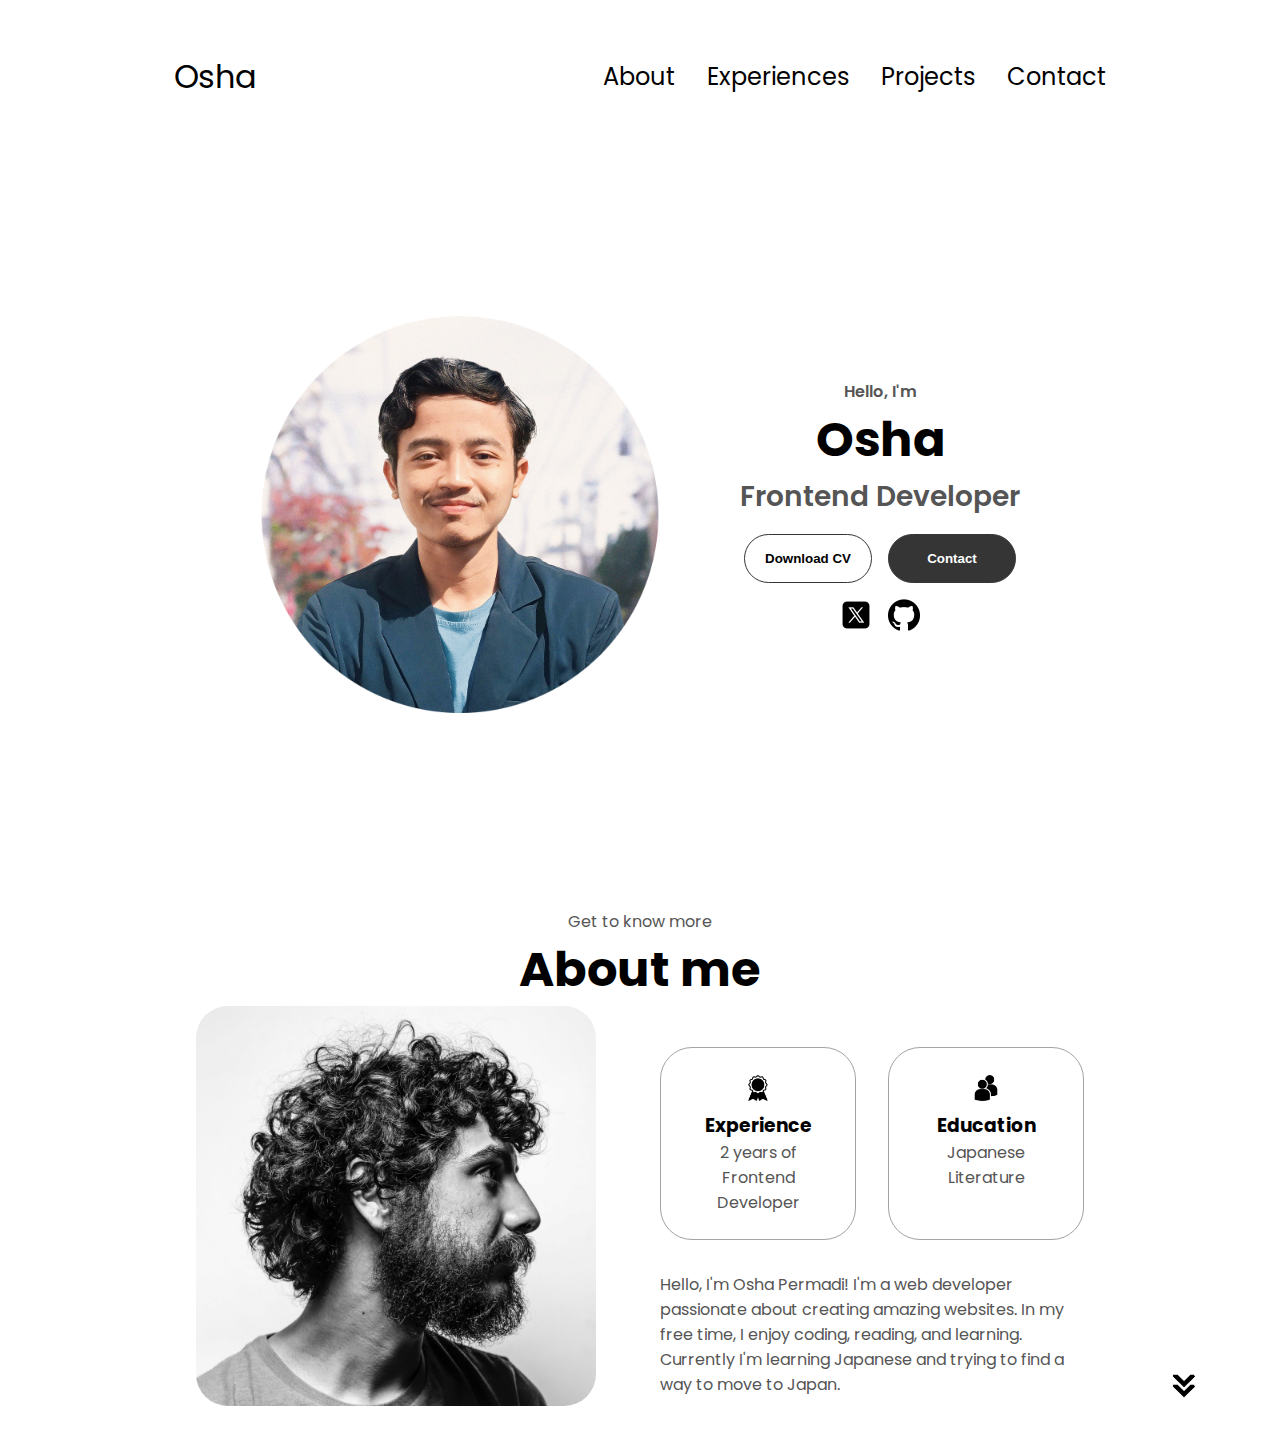
==== index.html @ 7ea03fcc "About me section is completed" ====
<!DOCTYPE html>
<html lang="en">
<head>
    <meta charset="UTF-8">
    <meta name="viewport" content="width=device-width, initial-scale=1.0">
    <title>Portfolio</title>
    <link rel="stylesheet" href="style.css">
    <link rel="stylesheet" href="mediaqueries.css">
</head>
<body>
    <nav id="dekstop-nav">
        <div class="logo">Osha</div>
        <div>
            <ul class="nav-links">
                <li><a href="#about">About</a></li>
                <li><a href="#experience">Experiences</a></li>
                <li><a href="#project">Projects</a></li>
                <li><a href="#contact">Contact</a></li>
            </ul>
        </div>
    </nav>
    <nav id="hamburger-nav">
        <div class="logo">Osha</div>
        <div class="hamburger-menu">
            <div class="hamburger-icon" onclick="toggleMenu()">
                <span></span>
                <span></span>
                <span></span>
            </div>
            <div class="menu-links">
                <li><a href="#about" onclick="toggleMenu()">About</a></li>
                <li><a href="#experience" onclick="toggleMenu()">Experiences</a></li>
                <li><a href="#project" onclick="toggleMenu()">Projects</a></li>
                <li><a href="#contact" onclick="toggleMenu()">Contact</a></li>
            </div>
        </div>
    </nav>
    <section id="profile">
        <div class="section__pic-container">
            <img src="./assets/profile-pic.png" alt="Osha">
        </div>
        <div class="section__text">
            <p class="section__text__p1">Hello, I'm</p>
            <h1 class="title">Osha</h1>
            <p class="section__text__p2">Frontend Developer</p>
            <div class="btn-container">
                <button class="btn btn-color-2" onclick="window.open('./assets/resume-example.pdf')">Download CV</button>
                <button class="btn btn-color-1" onclick="location.href='./#contact'">Contact</button>
            </div>
            <div id="social-container">
                <img src="./assets/x-icon.png" alt="X Icon" class="icon" onclick="location.href='https://twitter.com/goshintai_'">
                <img src="./assets/github.png" alt="github Icon" class="icon" onclick="location.href='https://github.com/yorunohikari'">
            </div>
        </div>
    </section>
    <section id="about">
        <p class="section__text__p1">Get to know more</p>
        <h1 class="title">About me</h1>
        <div class="section-container">
            <div class="section__pic-container">
                <img src="./assets/about-pic.png" alt="profile picture" class="about-pic">
            </div>
            <div class="about-details-container">
                <div class="about-containers">
                    <div class="details-container">
                        <img src="./assets/experience.png" alt="experience icon" class="icon">
                        <h3>Experience</h3>
                        <p>2 years of <br> Frontend Developer</p>
                    </div>
                    <div class="details-container">
                        <img src="./assets/education.png" alt="education icon" class="icon">
                        <h3>Education</h3>
                        <p>Japanese Literature</p>
                    </div>
                </div>
                <div class="text-container">
                    <p>Hello, I'm Osha Permadi!

                        I'm a web developer passionate about creating amazing websites.
                        
                        In my free time, I enjoy coding, reading, and learning.
                        
                        Currently I'm learning Japanese and trying to find a way to move to Japan.</p>
                </div>
            </div>
        </div>
        <img src="./assets/arrow.png" alt="arrow icon" class="icon arrow" onclick="location.href='./#experience'">
    </section>
    <script src="script.js"></script>
</body>
</html>
---- style.css ----
/* General */

  @import url('https://fonts.googleapis.com/css2?family=Poppins:wght@300;400;500;600&display=swap');

* {
    margin: 0;
    padding: 0;
}

body {
  font-family: 'Poppins', sans-serif;
}

html {
  scroll-behavior: smooth;
}

p {
  color: rgb(85, 85, 85);
}

/* Transition */

a, .btn {
  transition: all 300ms ease;
}

/* Dekstop Nav */

nav, .nav-links {
  display: flex;
}

nav {
  justify-content: space-around;
  align-items: center;
  height: 17vh;
}

.nav-links {
  gap: 2rem;
  list-style: none;
  font-size: 1.5rem;
}

a {
  color: black;
  text-decoration: none;
  text-decoration-color: white;
}

a:hover {
  color: grey;
  text-decoration: underline;
  text-underline-offset: 1rem;
  text-decoration-color: rgb(181, 181, 181);
}

.logo {
  font-size: 2rem;
}

.logo:hover {
  cursor: default;
}

/* Hamburger Menu */

#hamburger-nav {
  display: none;
}

.hamburger-menu {
  position: relative;
  display: inline-block;
}

.hamburger-icon {
  display: flex;
  flex-direction: column;
  justify-content: space-between;
  height: 24px;
  width: 20px;
  cursor: pointer;
}

.hamburger-icon span {
  width: 100%;
  height: 2px;
  background-color: black;
  transition: all 0.3 ease-in-out;
}

.menu-links {
  position: absolute;
  top: 100%;
  right: 0%;
  background-color: white;
  width: fit-content;
  max-height: 0;
  overflow: hidden;
  transition: all 0.3 ease-in-out;
}

.menu-links a {
  display: block;
  padding: 10px;
  text-align: center;
  font-size: 1.5rem;
  color: black;
  text-decoration: none;
  transition: all 0.3 ease-in-out;
}

.menu-links li {
  list-style: none;
}

.menu-links.open {
  max-height: 300px;
}

.hamburger-icon.open span:first-child{
  transform: rotate(45deg) translate(10px, 5px);
}

.hamburger-icon.open span:nth-child(2){
  opacity: 0;;
}

.hamburger-icon.open span:last-child{
  transform: rotate(-45deg) translate(10px, -5px);
}

.hamburger-icon span:first-child{
  transform: none;
}

.hamburger-icon span:first-child{
  opacity: 1;;
}

.hamburger-icon span:first-child{
  transform: none;
}

/* Section */

section {
  padding: 4vh;
  height: 96hv;
  margin: 0 10rem;
  box-sizing: border-box;
  min-height: fit-content;
}

.section-container {
  display: flex;
}

/* Profile Section */
#profile {
  display: flex;
  justify-content: center;
  gap: 5rem;
  height: 80vh;
}

.section__pic-container {
  display: flex;
  height: 400px;
  width: 400px;
  margin: auto 0;
}

.section__text {
  align-self: center;
  text-align: center;

}

.section__text p {
  font-weight: 600;
}

.section__text__p1 {
  text-align: center;
}

.section__text__p2 {
  font-size: 1.75rem;
  margin-bottom: 1rem;
}

.title {
    font-size: 3rem;
    text-align: center;
}

#social-container {
  display: flex;
  justify-content: center;
  margin: 1rem;
  gap: 1rem;
}

/* Icon */
.icon {
  cursor: pointer;
  height: 2rem;
}

/* Button */

.btn-container {
  display: flex;
  justify-content: center;
  gap: 1rem;
}

.btn {
  font-weight: 600;
  transition: all 300ms ease;
  padding: 1rem;
  width: 8rem;
  border-radius: 2rem;
}

.btn-color-1, .btn-color-2 {
  border: rgb(53, 53, 53) 0.1rem solid;
}

.btn-color-1:hover, .btn-color-2:hover {
  cursor: pointer;
}

.btn-color-1, .btn-color-2:hover {
  background: rgb(53, 53, 53);
  color: white;
}

.btn-color-1:hover {
  background: rgb(0, 0, 0);
}

.btn-color-2 {
  background: none;
}

.btn-color-2:hover {
  border: rgb(255, 255, 255) 0.1rem solid;
}

.btn-container {
  gap: 1rem;
}

/* About section */

#about {
  position: relative;
}

.about-containers {
  gap: 2rem;
  margin-bottom: 2rem;
  margin-top: 2rem;
}

.about-details-container {
  justify-content: center;
  flex-direction: column;
}

.about-containers, .about-details-container {
  display: flex;
}

.about-pic {
  border-radius: 2rem;
}

.arrow {
  position: absolute;
  right: -5rem;
  bottom: 2.5rem;
}

.details-container {
  padding: 1.5rem;
  flex: 1;
  background: white;
  border-radius: 2rem;
  border: rgb(53, 53, 53) 0.1rem solid;
  border-color: rgb(163, 163, 163);
  text-align: center;
}

.section-container {
  gap: 4rem;
  height: 80%;
}

.section__pic-container {
  height: 400px;
  width: 400px;
  margin: auto 0;
}
---- mediaqueries.css ----
@media screen and (max-width: 1200px) {
    #dekstop-nav {
        display: none;
    }
    #hamburger-nav {
        display: flex;
    }
}
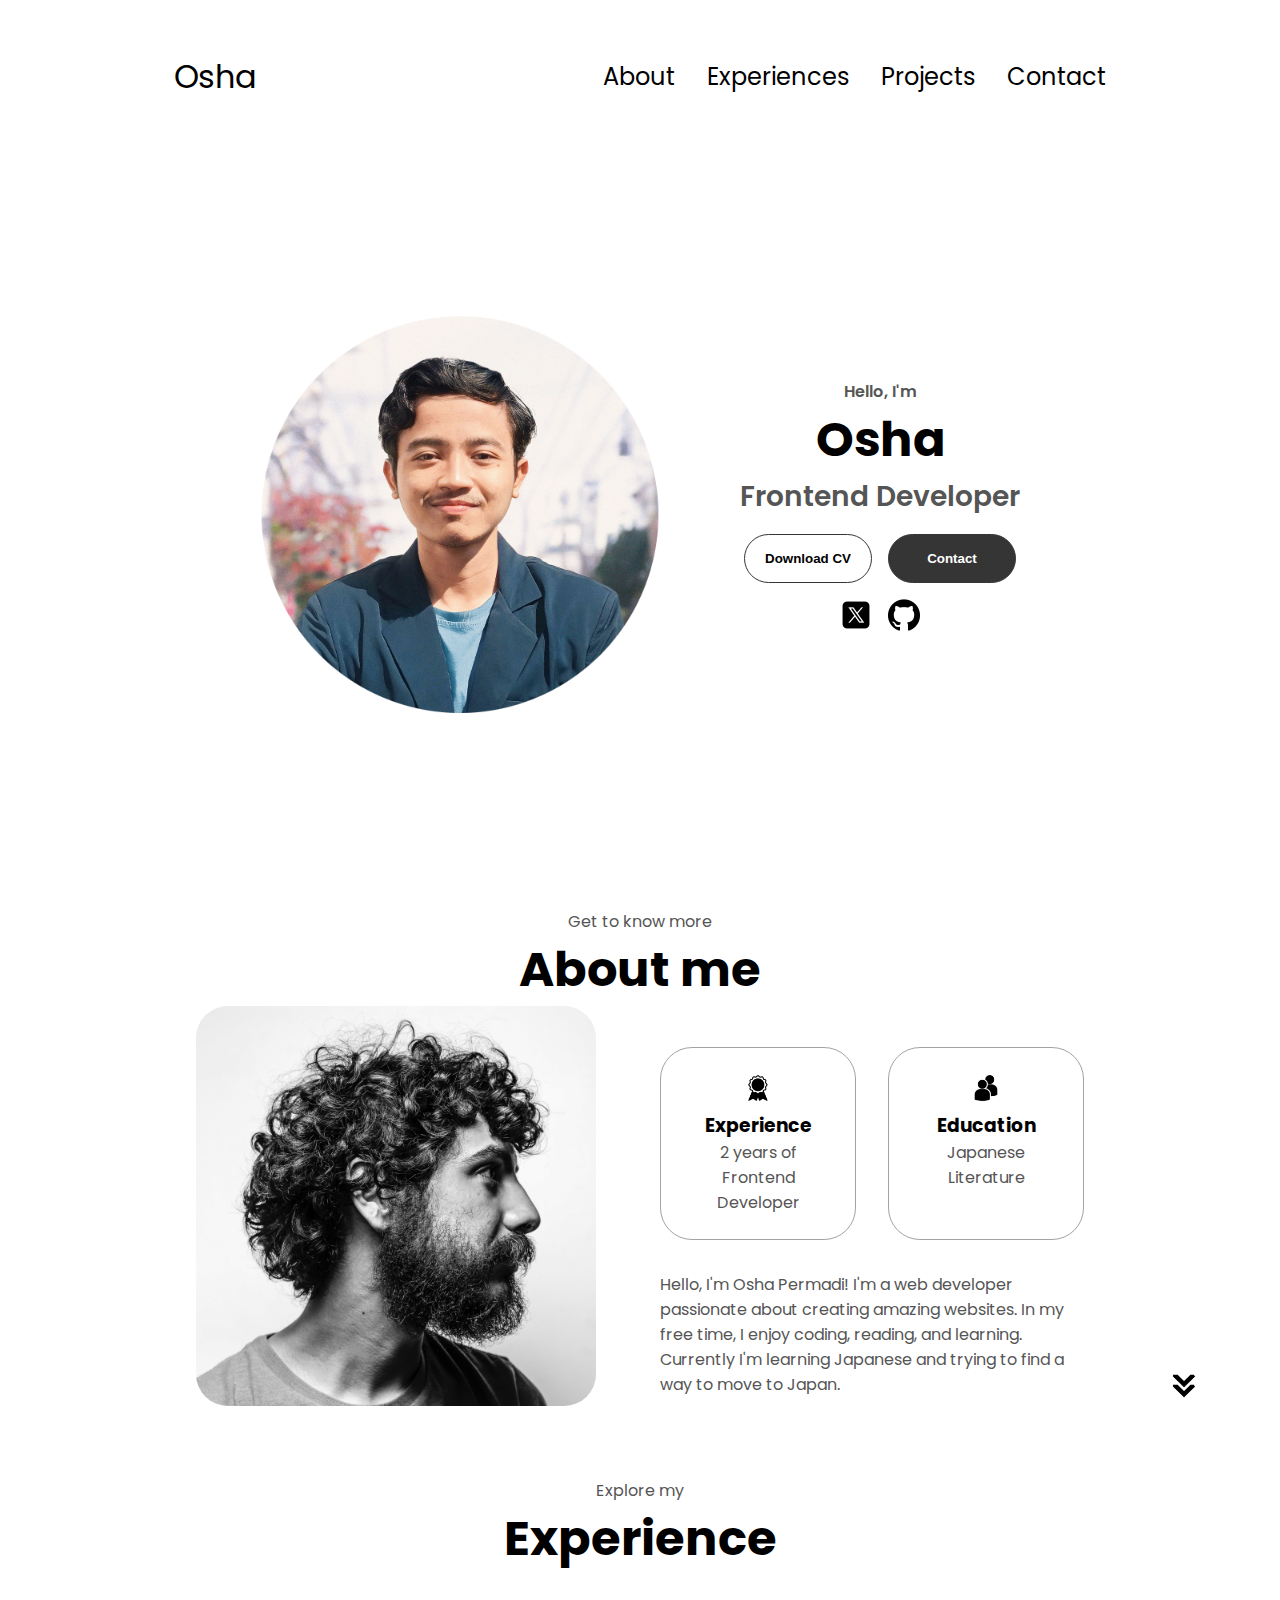
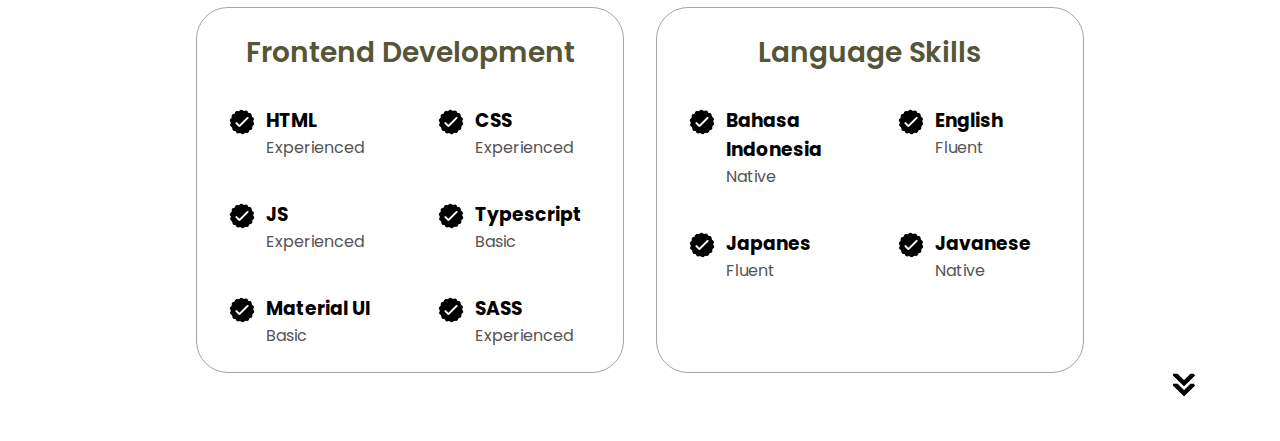
==== commit 25693a48: "Experience section is done" ====
--- a/index.html
+++ b/index.html
@@ -86,6 +86,95 @@
         </div>
         <img src="./assets/arrow.png" alt="arrow icon" class="icon arrow" onclick="location.href='./#experience'">
     </section>
+    <section id="experience">
+        <p class="section__text__p1">Explore my</p>
+        <h1 class="title">Experience</h1>
+        <div class="experience-details-container">
+            <div class="about-containers">
+                <div class="details-container">
+                    <h2 class="experience-sub-title">Frontend Development</h2>
+                    <div class="article-container">
+                        <article>
+                            <img src="./assets/checkmark.png" alt="checkmark" class="icon">
+                            <div>
+                            <h3>HTML</h3>
+                            <p>Experienced</p>
+                            </div>
+                        </article>
+                        <article>
+                            <img src="./assets/checkmark.png" alt="checkmark" class="icon">
+                            <div>
+                            <h3>CSS</h3>
+                            <p>Experienced</p>
+                            </div>
+                        </article>
+                        <article>
+                            <img src="./assets/checkmark.png" alt="checkmark" class="icon">
+                            <div>
+                            <h3>JS</h3>
+                            <p>Experienced</p>
+                            </div>
+                        </article>
+                        <article>
+                            <img src="./assets/checkmark.png" alt="checkmark" class="icon">
+                            <div>
+                            <h3>Typescript</h3>
+                            <p>Basic</p>
+                            </div>
+                        </article>
+                        <article>
+                            <img src="./assets/checkmark.png" alt="checkmark" class="icon">
+                            <div>
+                            <h3>Material UI</h3>
+                            <p>Basic</p>
+                            </div>
+                        </article>
+                        <article>
+                            <img src="./assets/checkmark.png" alt="checkmark" class="icon">
+                            <div>
+                            <h3>SASS</h3>
+                            <p>Experienced</p>
+                            </div>
+                        </article>
+                    </div>
+                </div>
+                <div class="details-container">
+                    <h2 class="experience-sub-title">Language Skills</h2>
+                    <div class="article-container">
+                        <article>
+                            <img src="./assets/checkmark.png" alt="checkmark" class="icon">
+                            <div>
+                            <h3>Bahasa Indonesia</h3>
+                            <p>Native</p>
+                            </div>
+                        </article>
+                        <article>
+                            <img src="./assets/checkmark.png" alt="checkmark" class="icon">
+                            <div>
+                            <h3>English</h3>
+                            <p>Fluent</p>
+                            </div>
+                        </article>
+                        <article>
+                            <img src="./assets/checkmark.png" alt="checkmark" class="icon">
+                            <div>
+                            <h3>Japanes</h3>
+                            <p>Fluent</p>
+                            </div>
+                        </article>
+                        <article>
+                            <img src="./assets/checkmark.png" alt="checkmark" class="icon">
+                            <div>
+                            <h3>Javanese</h3>
+                            <p>Native</p>
+                            </div>
+                        </article>
+                    </div>
+                </div>
+            </div>
+        </div>
+        <img src="./assets/arrow.png" alt="arrow icon" class="icon arrow" onclick="location.href='./#project'">
+    </section>
     <script src="script.js"></script>
 </body>
 </html>--- a/style.css
+++ b/style.css
@@ -305,4 +305,42 @@
   height: 400px;
   width: 400px;
   margin: auto 0;
+}
+
+/* Experience section */
+
+#experience {
+  position: relative;
+}
+
+.experience-sub-title {
+  color: rgb(85, 85, 55);
+  font-weight: 600;
+  font-size: 1.75rem;
+  margin-bottom: 2rem;
+}
+
+.experience-details-container {
+  display: flex;
+  justify-content: center;
+  flex-direction: column;
+}
+
+.article-container {
+  display: flex;
+  text-align: initial;
+  flex-wrap: wrap;
+  flex-direction: row;
+  gap: 2.5rem;
+  justify-content: space-around;
+}
+
+article {
+  display: flex;
+  width: 10rem;
+  gap: 0.5rem;
+}
+
+article .icon {
+  cursor: default;
 }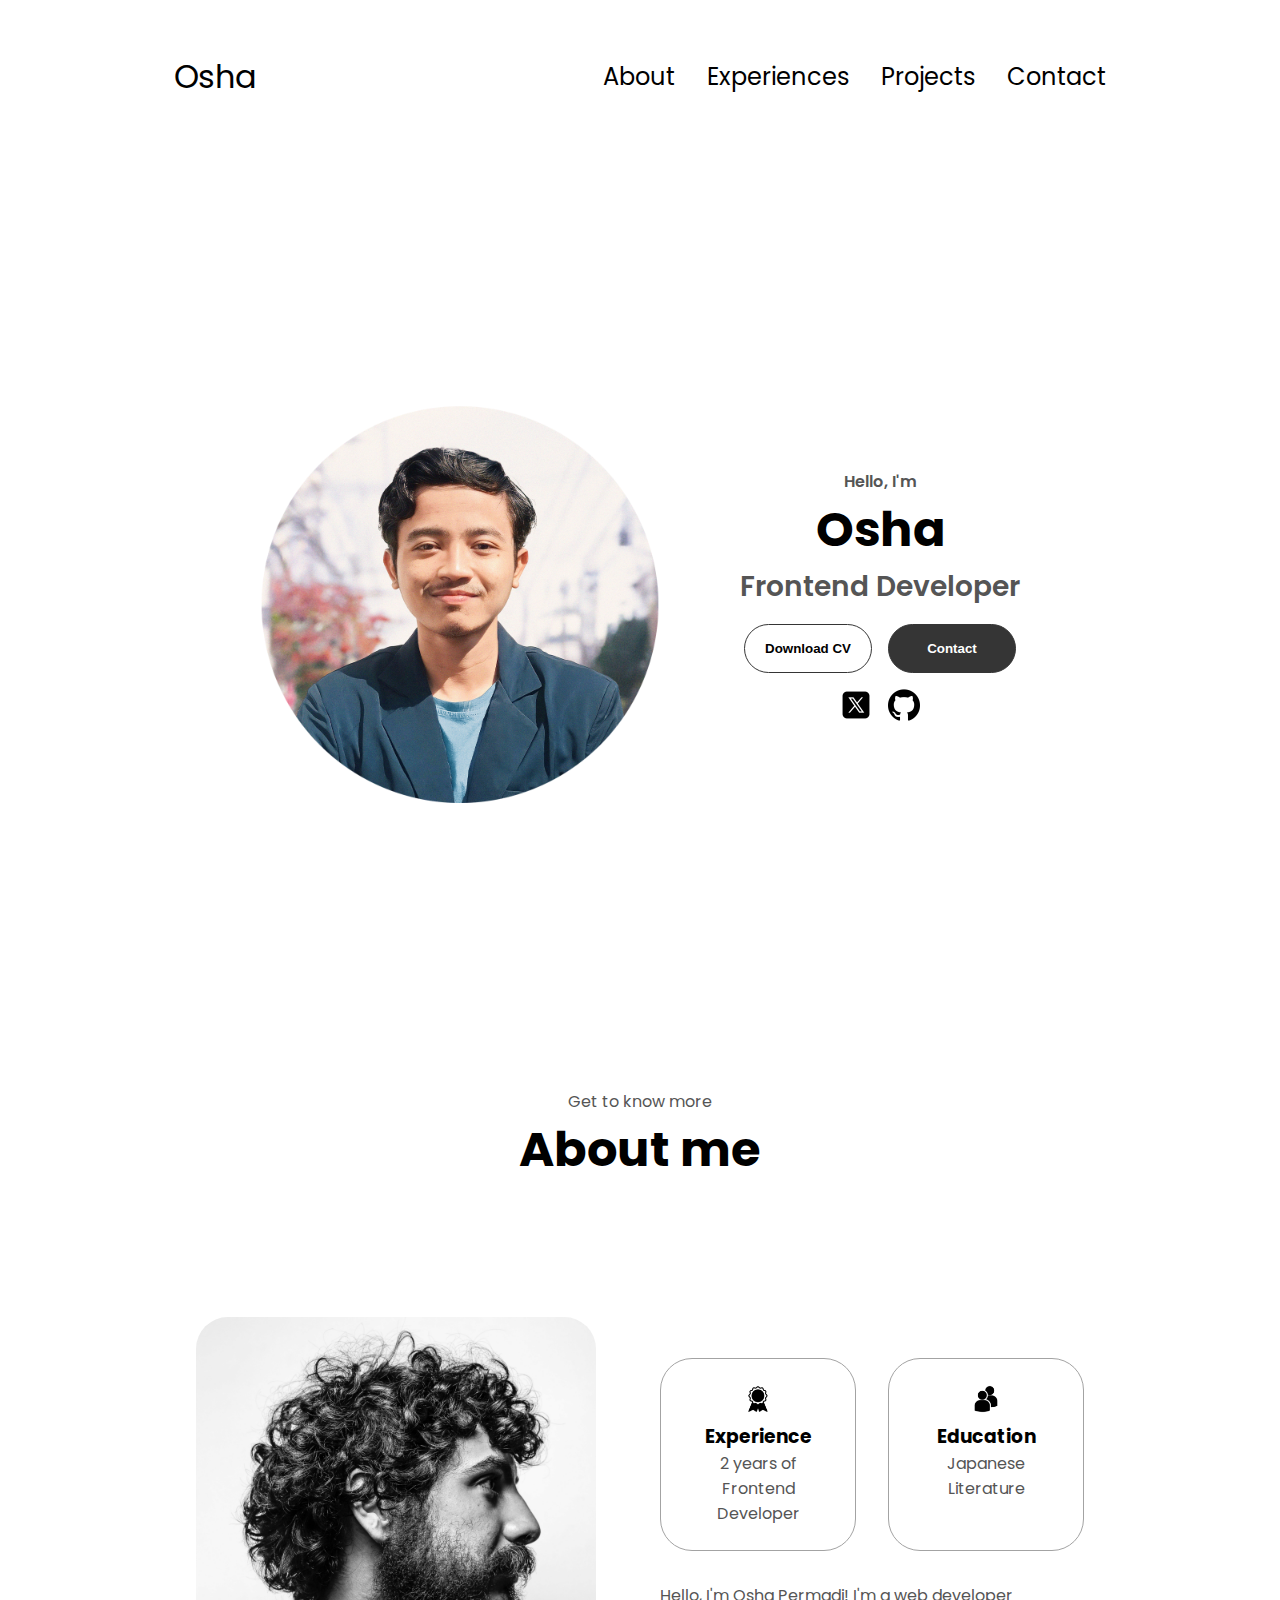
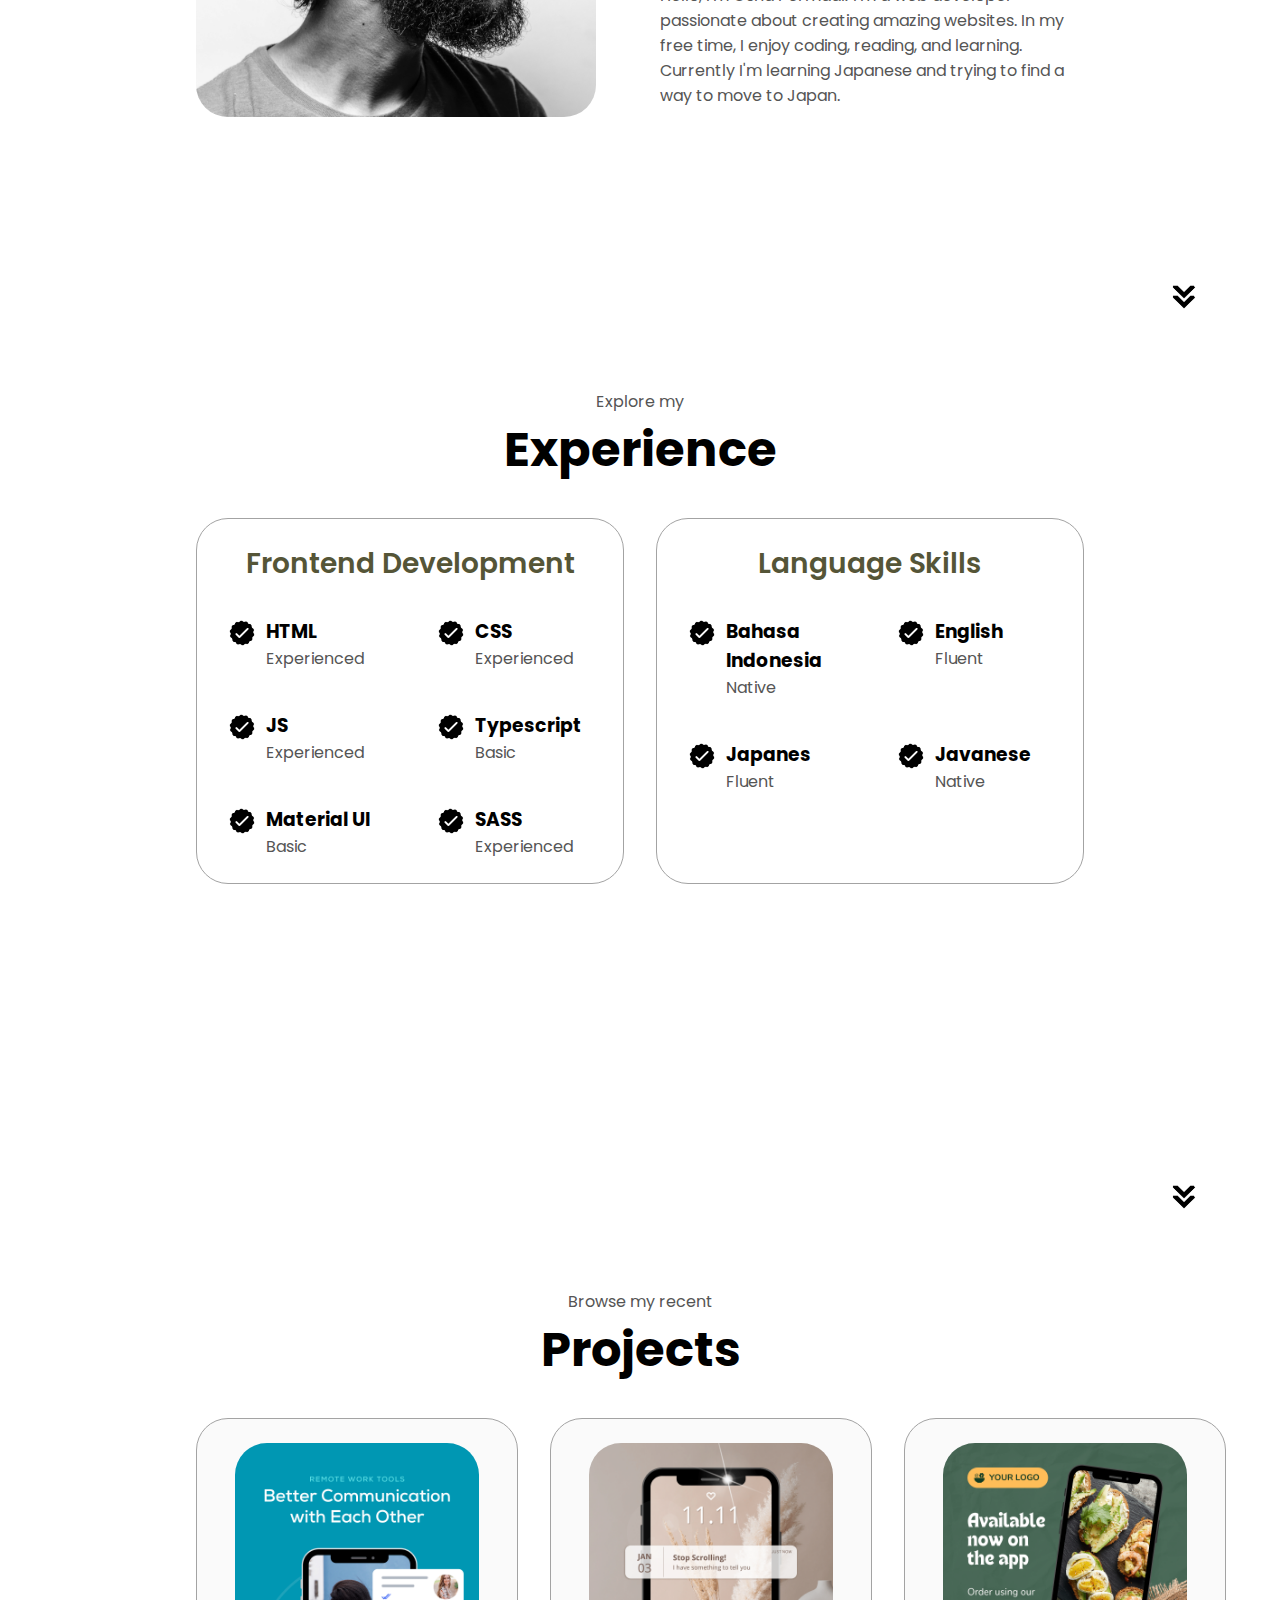
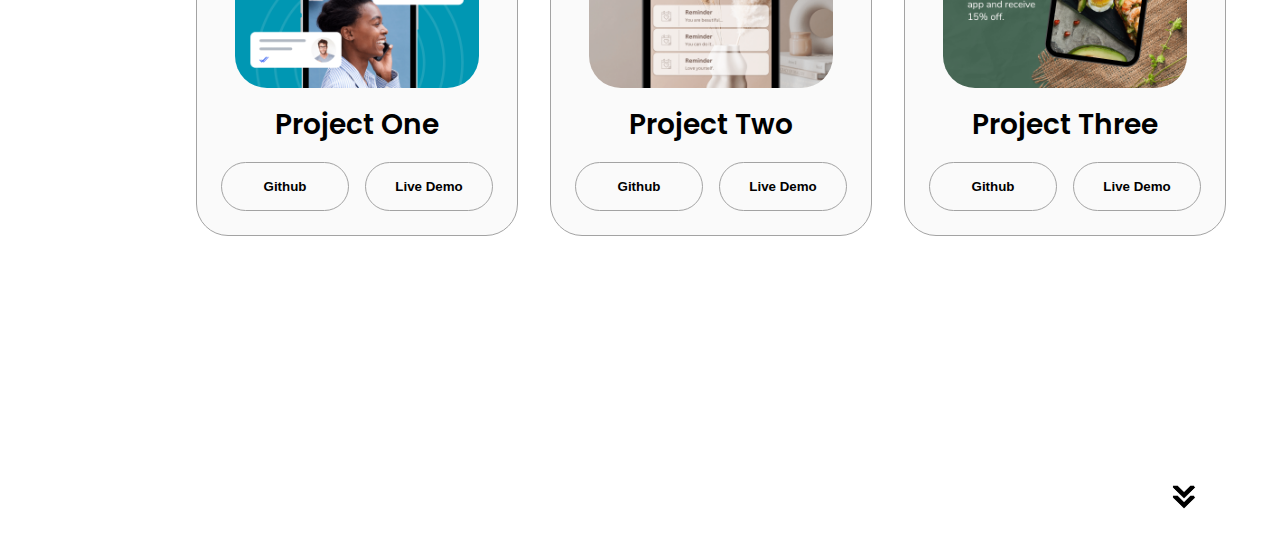
==== commit 36d0d7bb: "project section is done" ====
--- a/index.html
+++ b/index.html
@@ -175,6 +175,57 @@
         </div>
         <img src="./assets/arrow.png" alt="arrow icon" class="icon arrow" onclick="location.href='./#project'">
     </section>
+    <section id="project">
+        <p class="section__text__p1">Browse my recent</p>
+        <h1 class="title">Projects</h1>
+        <div class="experience-details-container">
+            <div class="about-containers">
+            <div class="details-container color-container">
+                <div class="article-container">
+                    <img src="./assets/project-1.png" alt="project1" class="project-img">
+                </div>
+                <h2 class="experience-sub-title project-title">Project One</h2>
+                <div class="btn-container">
+                    <button class="btn btn-color-2 project-btn" onclick="location.href='https://github.com/yorunohikari'">
+                        Github
+                    </button>
+                    <button class="btn btn-color-2 project-btn" onclick="location.href='https://github.com/yorunohikari'">
+                        Live Demo
+                    </button>
+                </div>
+            </div>
+            <div class="details-container color-container">
+                <div class="article-container">
+                    <img src="./assets/project-2.png" alt="project2" class="project-img">
+                </div>
+                <h2 class="experience-sub-title project-title">Project Two</h2>
+                <div class="btn-container">
+                    <button class="btn btn-color-2 project-btn" onclick="location.href='https://github.com/yorunohikari'">
+                        Github
+                    </button>
+                    <button class="btn btn-color-2 project-btn" onclick="location.href='https://github.com/yorunohikari'">
+                        Live Demo
+                    </button>
+                </div>
+            </div>
+            <div class="details-container color-container">
+                <div class="article-container">
+                    <img src="./assets/project-3.png" alt="project3" class="project-img">
+                </div>
+                <h2 class="experience-sub-title project-title">Project Three</h2>
+                <div class="btn-container">
+                    <button class="btn btn-color-2 project-btn" onclick="location.href='https://github.com/yorunohikari'">
+                        Github
+                    </button>
+                    <button class="btn btn-color-2 project-btn" onclick="location.href='https://github.com/yorunohikari'">
+                        Live Demo
+                    </button>
+                </div>
+            </div>
+        </div>
+        </div>
+        <img src="./assets/arrow.png" alt="arrow icon" class="icon arrow" onclick="location.href='./#project'">
+    </section>
     <script src="script.js"></script>
 </body>
 </html>--- a/style.css
+++ b/style.css
@@ -163,7 +163,7 @@
   display: flex;
   justify-content: center;
   gap: 5rem;
-  height: 80vh;
+  height: 100vh;
 }
 
 .section__pic-container {
@@ -259,6 +259,7 @@
 
 #about {
   position: relative;
+  height: 100vh;
 }
 
 .about-containers {
@@ -311,6 +312,7 @@
 
 #experience {
   position: relative;
+  height: 100vh;
 }
 
 .experience-sub-title {
@@ -343,4 +345,32 @@
 
 article .icon {
   cursor: default;
+}
+
+/* Project Section */
+
+#project {
+  position: relative;
+  height: 100vh;
+}
+
+.color-container {
+  border-color: rgb(163, 163, 163);
+  background: rgb(250, 250, 250);
+}
+
+.project-img {
+  border-radius: 2rem;
+  width: 90%;
+  height: 90%;
+}
+
+.project-title {
+  margin: 1rem;
+  color: black;
+}
+
+.project-btn {
+  color: black;
+  border-color: rgb(163, 163, 163);
 }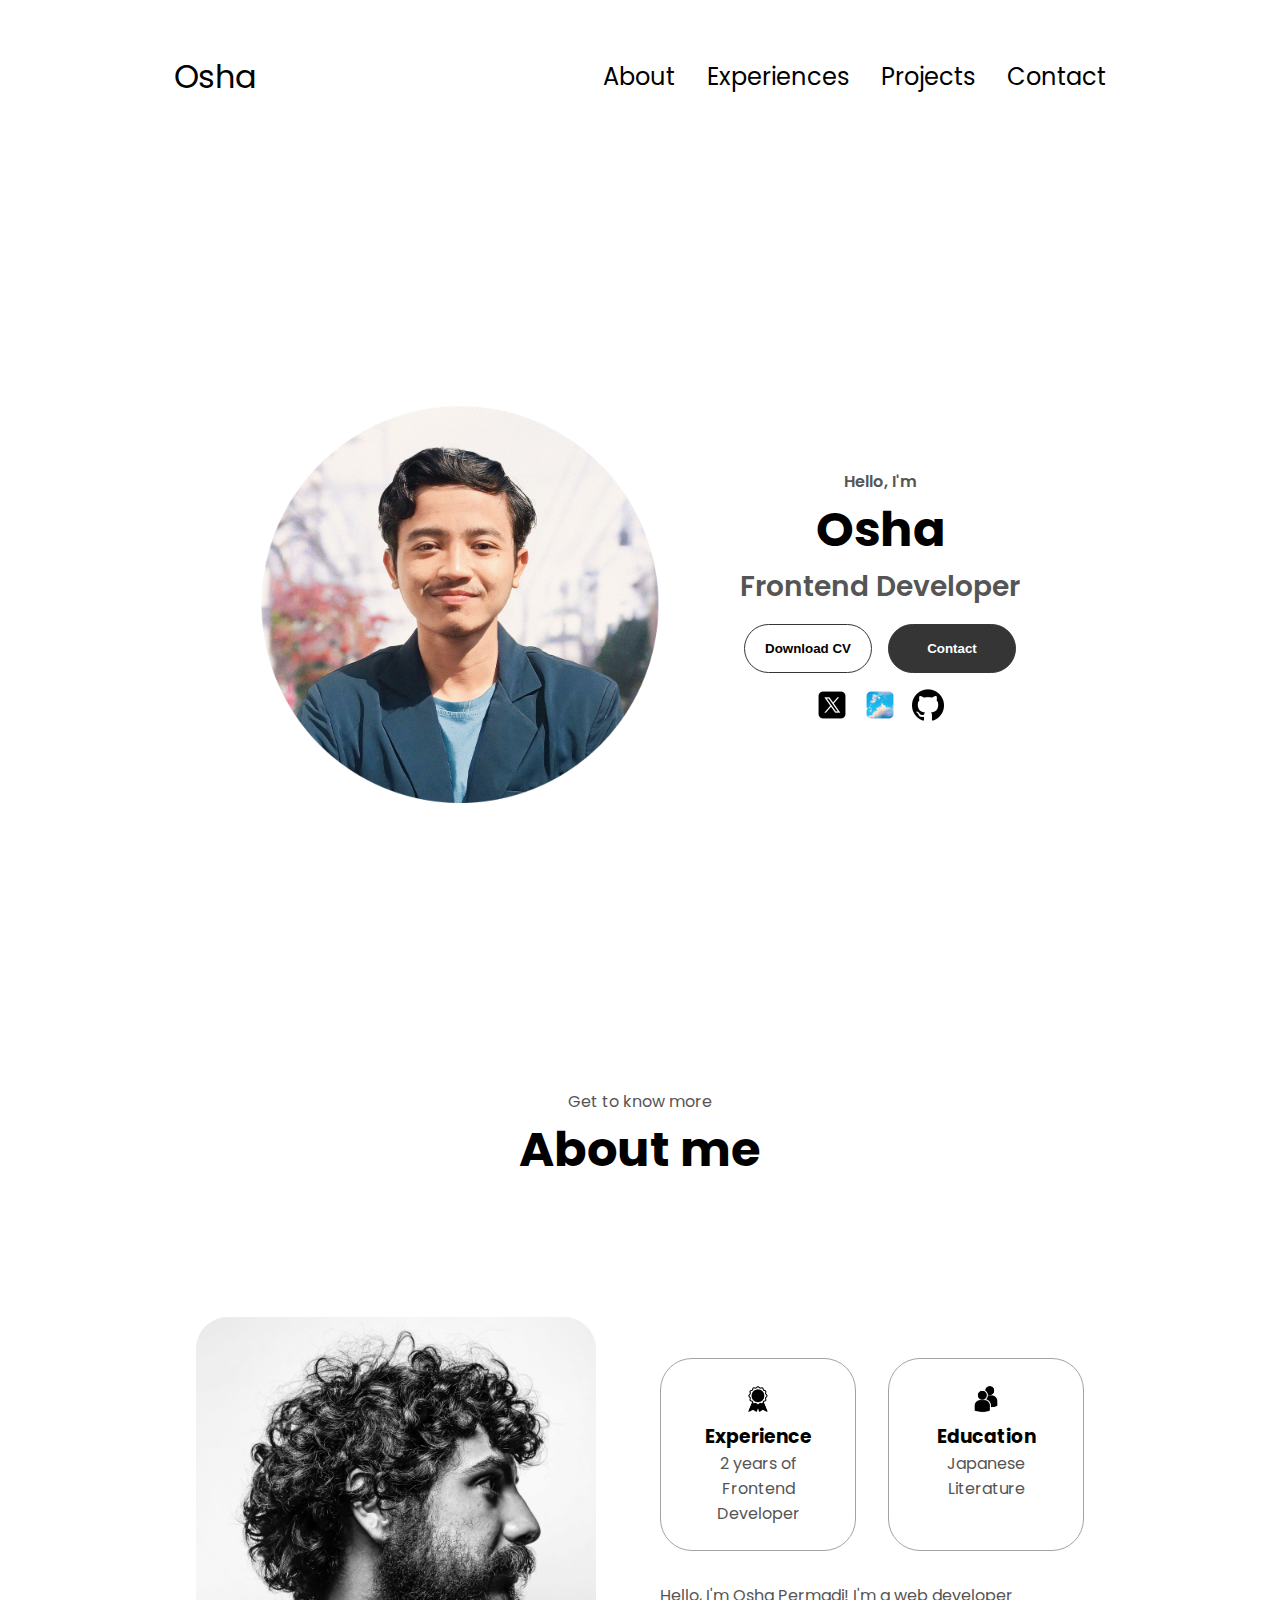
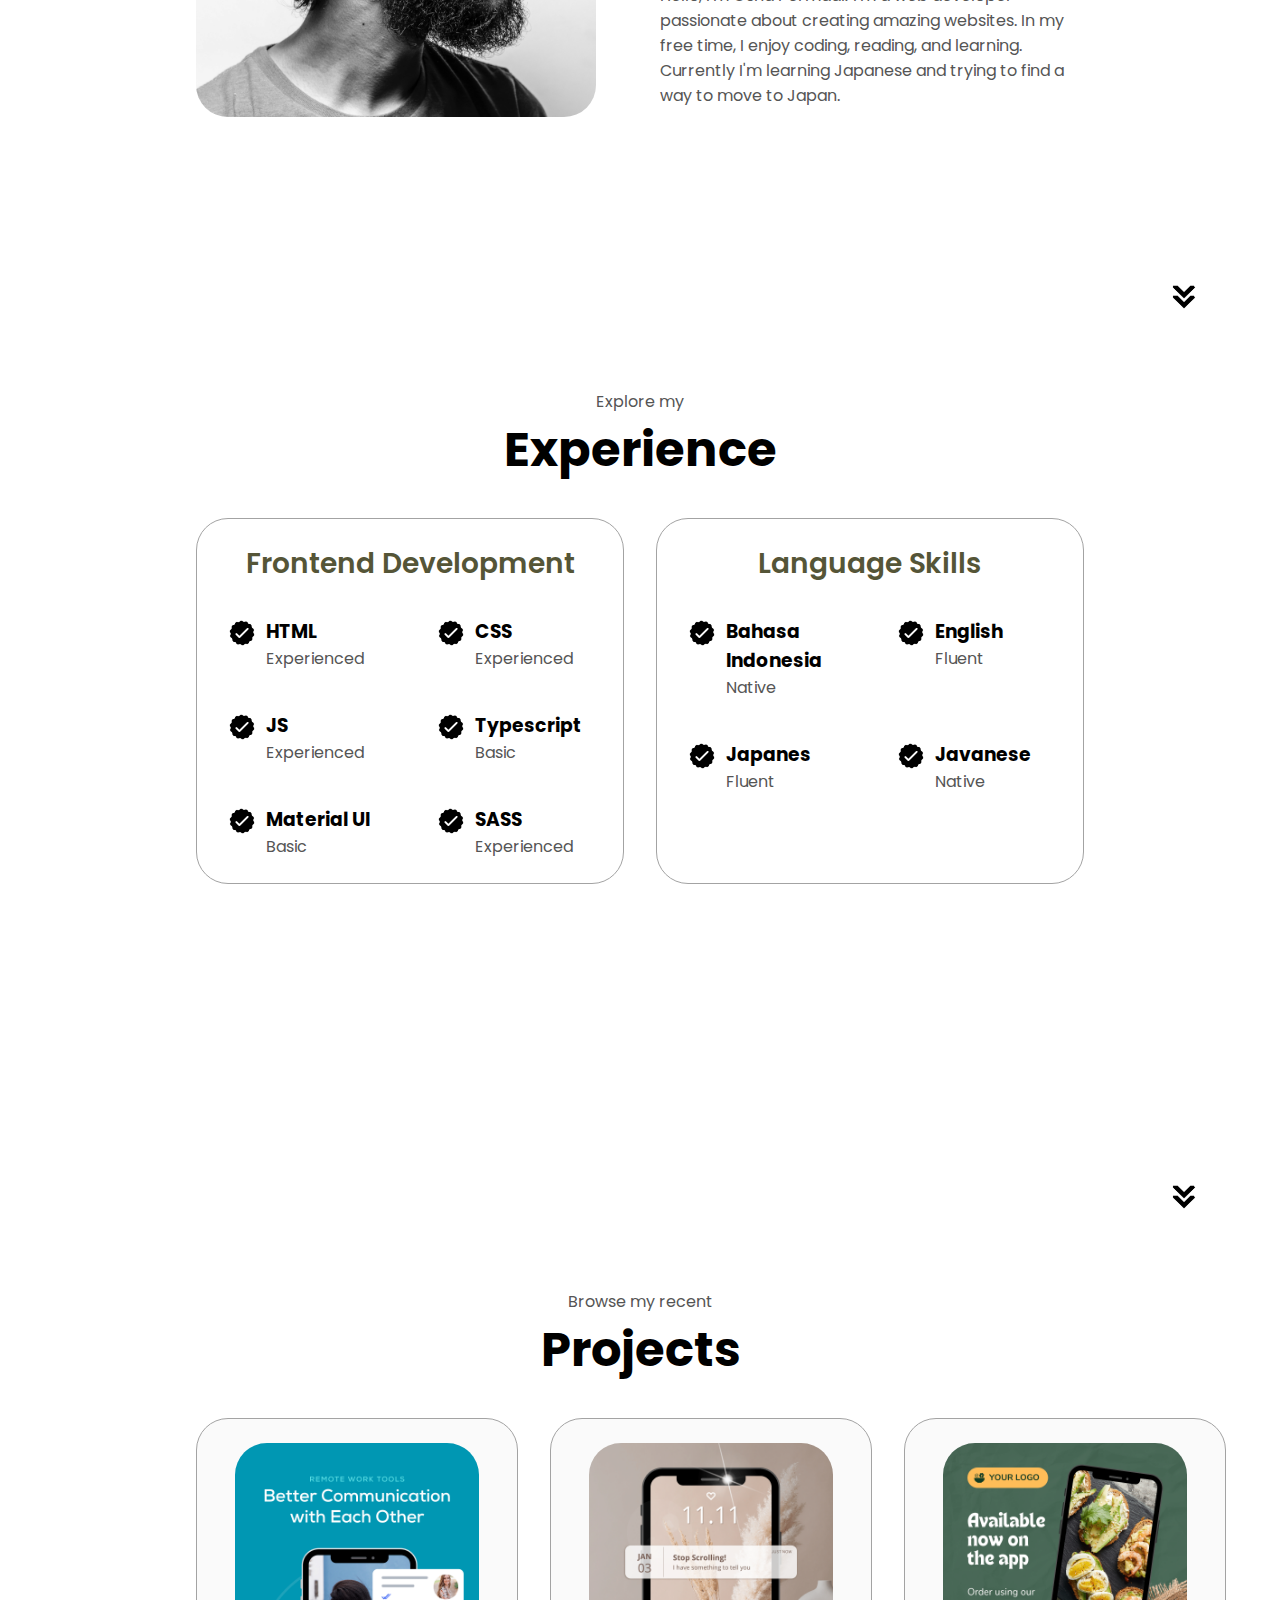
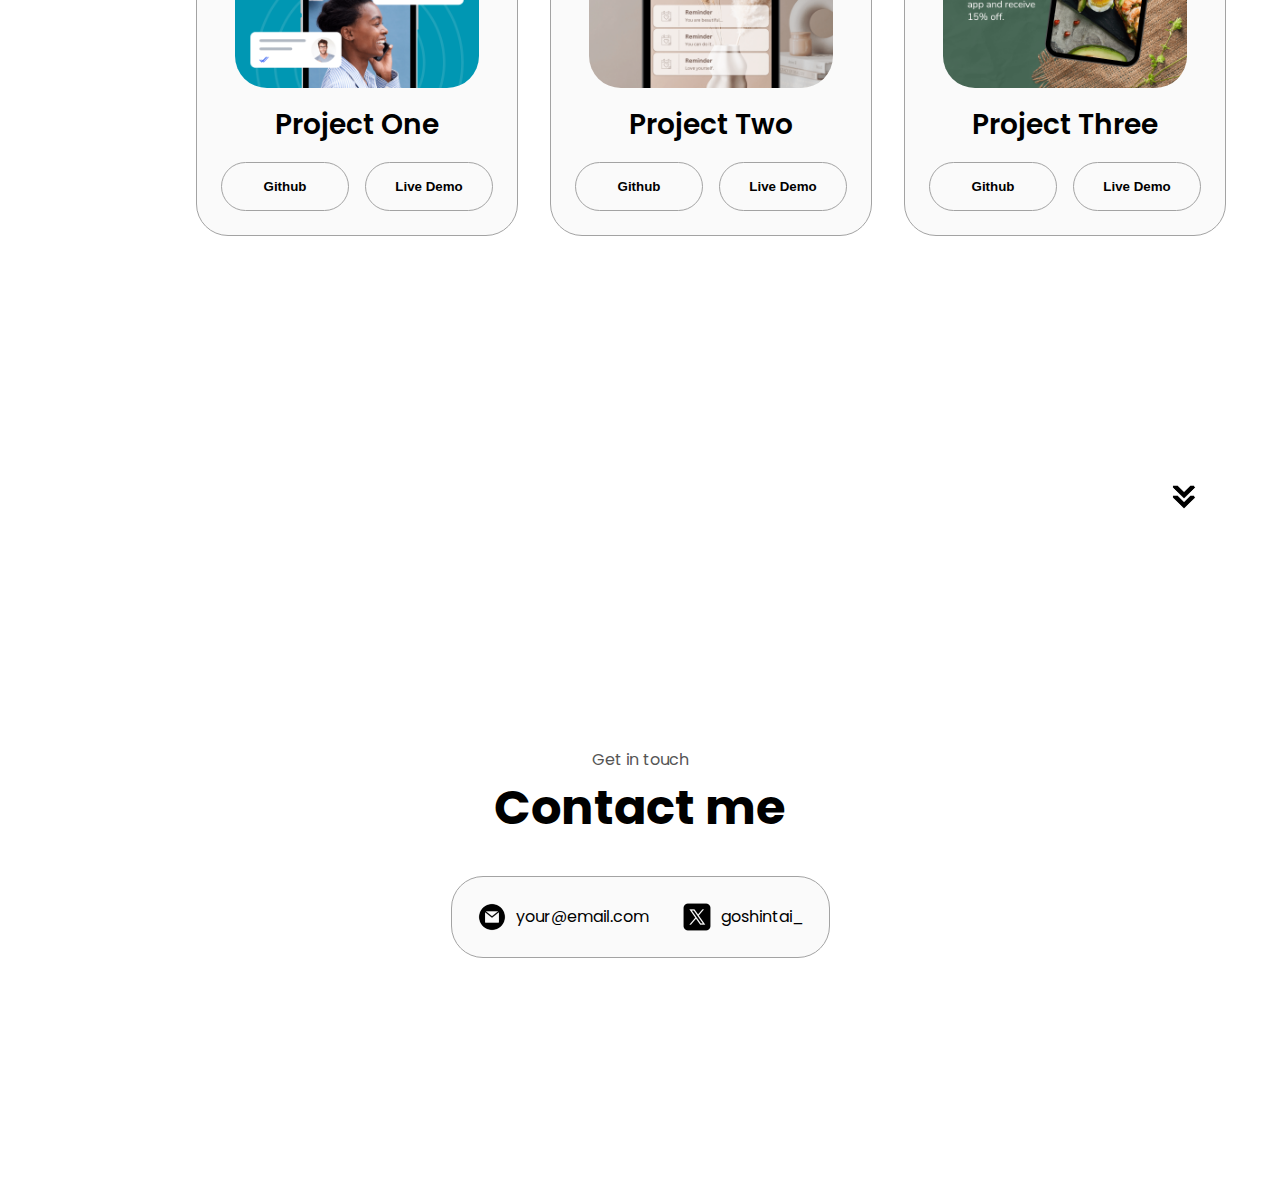
==== commit 86093656: "Contact section is done" ====
--- a/index.html
+++ b/index.html
@@ -49,6 +49,7 @@
             </div>
             <div id="social-container">
                 <img src="./assets/x-icon.png" alt="X Icon" class="icon" onclick="location.href='https://twitter.com/goshintai_'">
+                <img src="./assets/bsky-icon.png" alt="bksy Icon" class="icon" onclick="location.href='https://bsky.app/profile/oshapermadi.my.id'">
                 <img src="./assets/github.png" alt="github Icon" class="icon" onclick="location.href='https://github.com/yorunohikari'">
             </div>
         </div>
@@ -226,6 +227,20 @@
         </div>
         <img src="./assets/arrow.png" alt="arrow icon" class="icon arrow" onclick="location.href='./#project'">
     </section>
+    <section id="contact">
+        <p class="section__text__p1">Get in touch</p>
+        <h1 class="title">Contact me</h1>
+        <div class="contact-info-upper-container">
+            <div class="contact-info-container">
+                <img src="./assets/email.png" alt="email icon" class="icon contact-icon">
+                <p><a href="mailto:your@email.com">your@email.com</a></p>
+            </div>
+            <div class="contact-info-container">
+                <img src="./assets/x-icon.png" alt="x icon" class="icon contact-icon">
+                <p><a href="https://twitter.com/goshintai_">goshintai_</a></p>
+            </div>
+        </div>
+    </section>
     <script src="script.js"></script>
 </body>
 </html>--- a/style.css
+++ b/style.css
@@ -373,4 +373,40 @@
 .project-btn {
   color: black;
   border-color: rgb(163, 163, 163);
+}
+
+/* contact section */
+
+#contact {
+  display: flex;
+  justify-content: center;
+  flex-direction: column;
+  height: 70vh;
+}
+
+.contact-info-upper-container {
+  display: flex;
+  justify-content: center;
+  border-radius: 2rem;
+  border: rgb(53, 53, 53) 0.1rem solid;
+  border-color: rgb(163, 163, 163);
+  background: rgb(250, 250, 250);
+  margin: 2rem auto;
+  padding: 0.5rem;
+}
+
+.contact-info-container {
+  display: flex;
+  align-items: center;
+  justify-content: center;
+  gap: 0.5rem;
+  margin: 1rem;
+}
+
+.contact info-container p {
+  font-size: larger;
+}
+
+.contact-icon {
+  cursor: default;
 }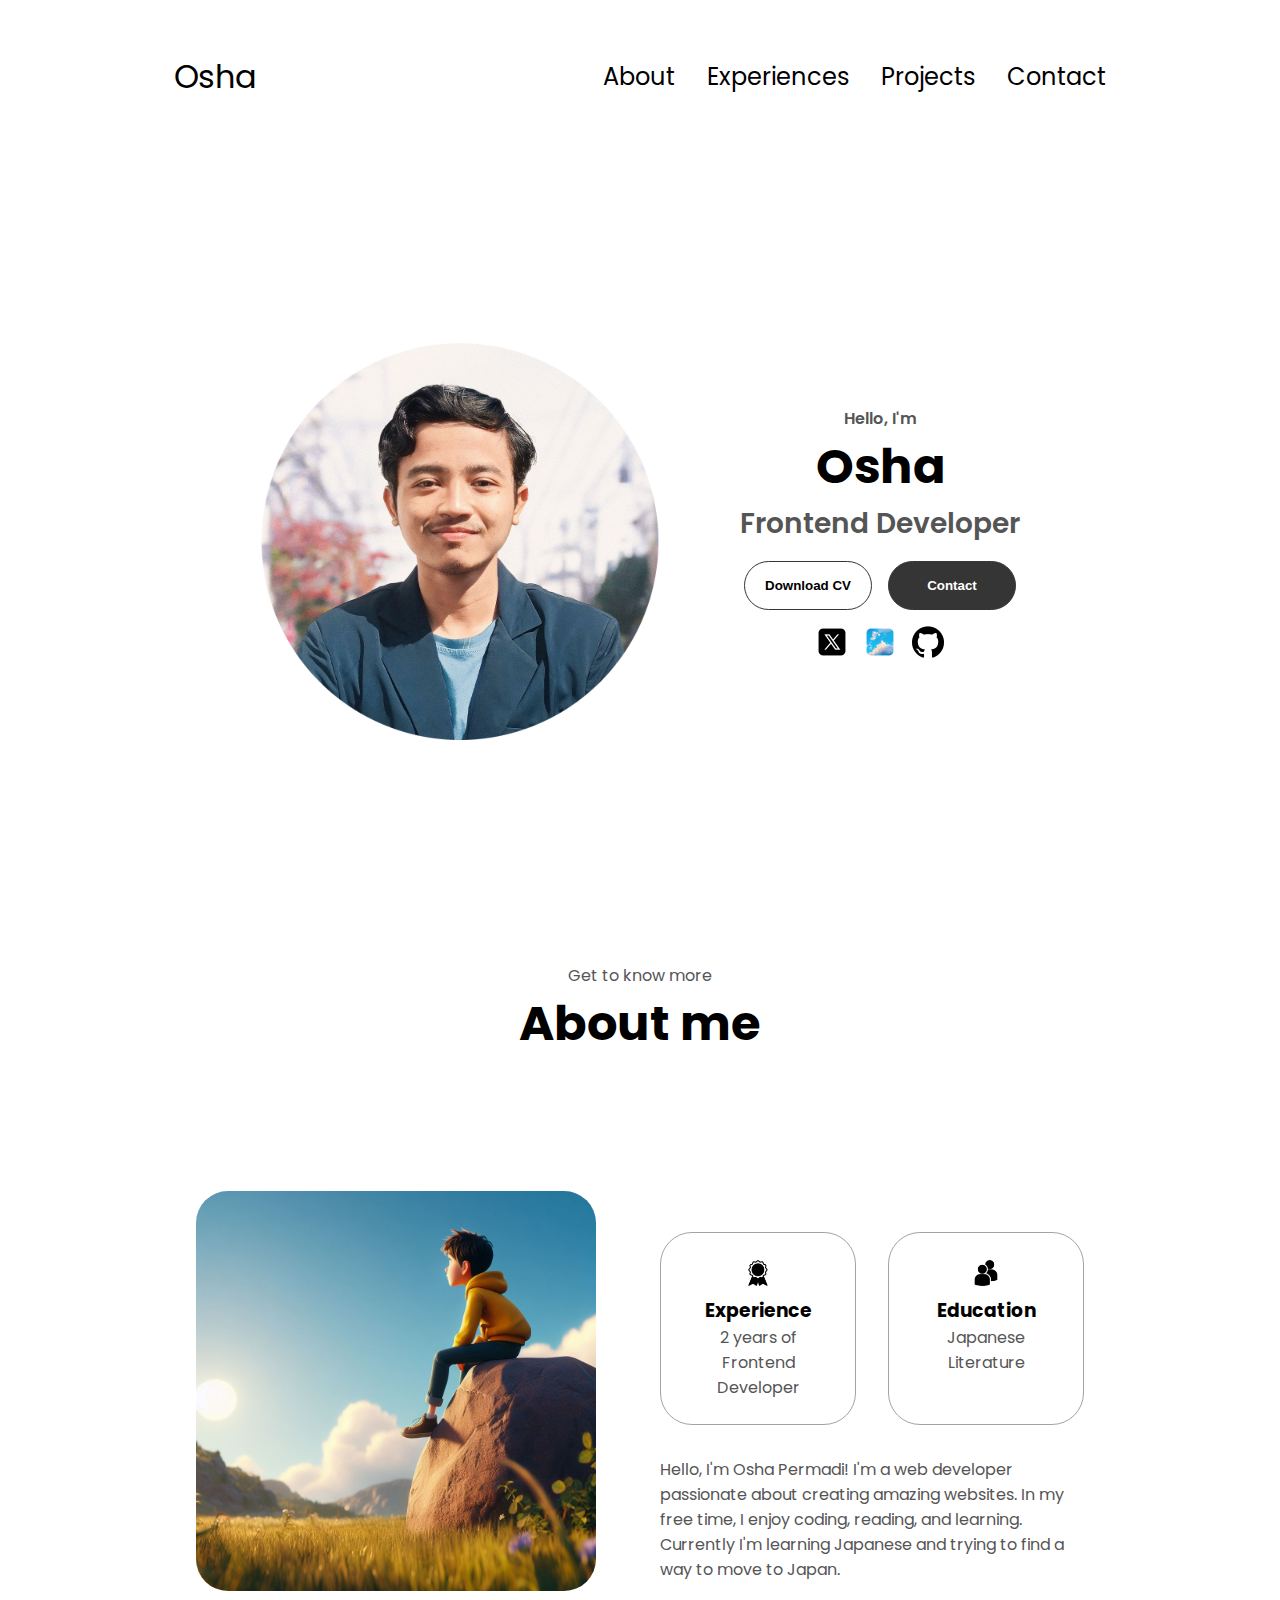
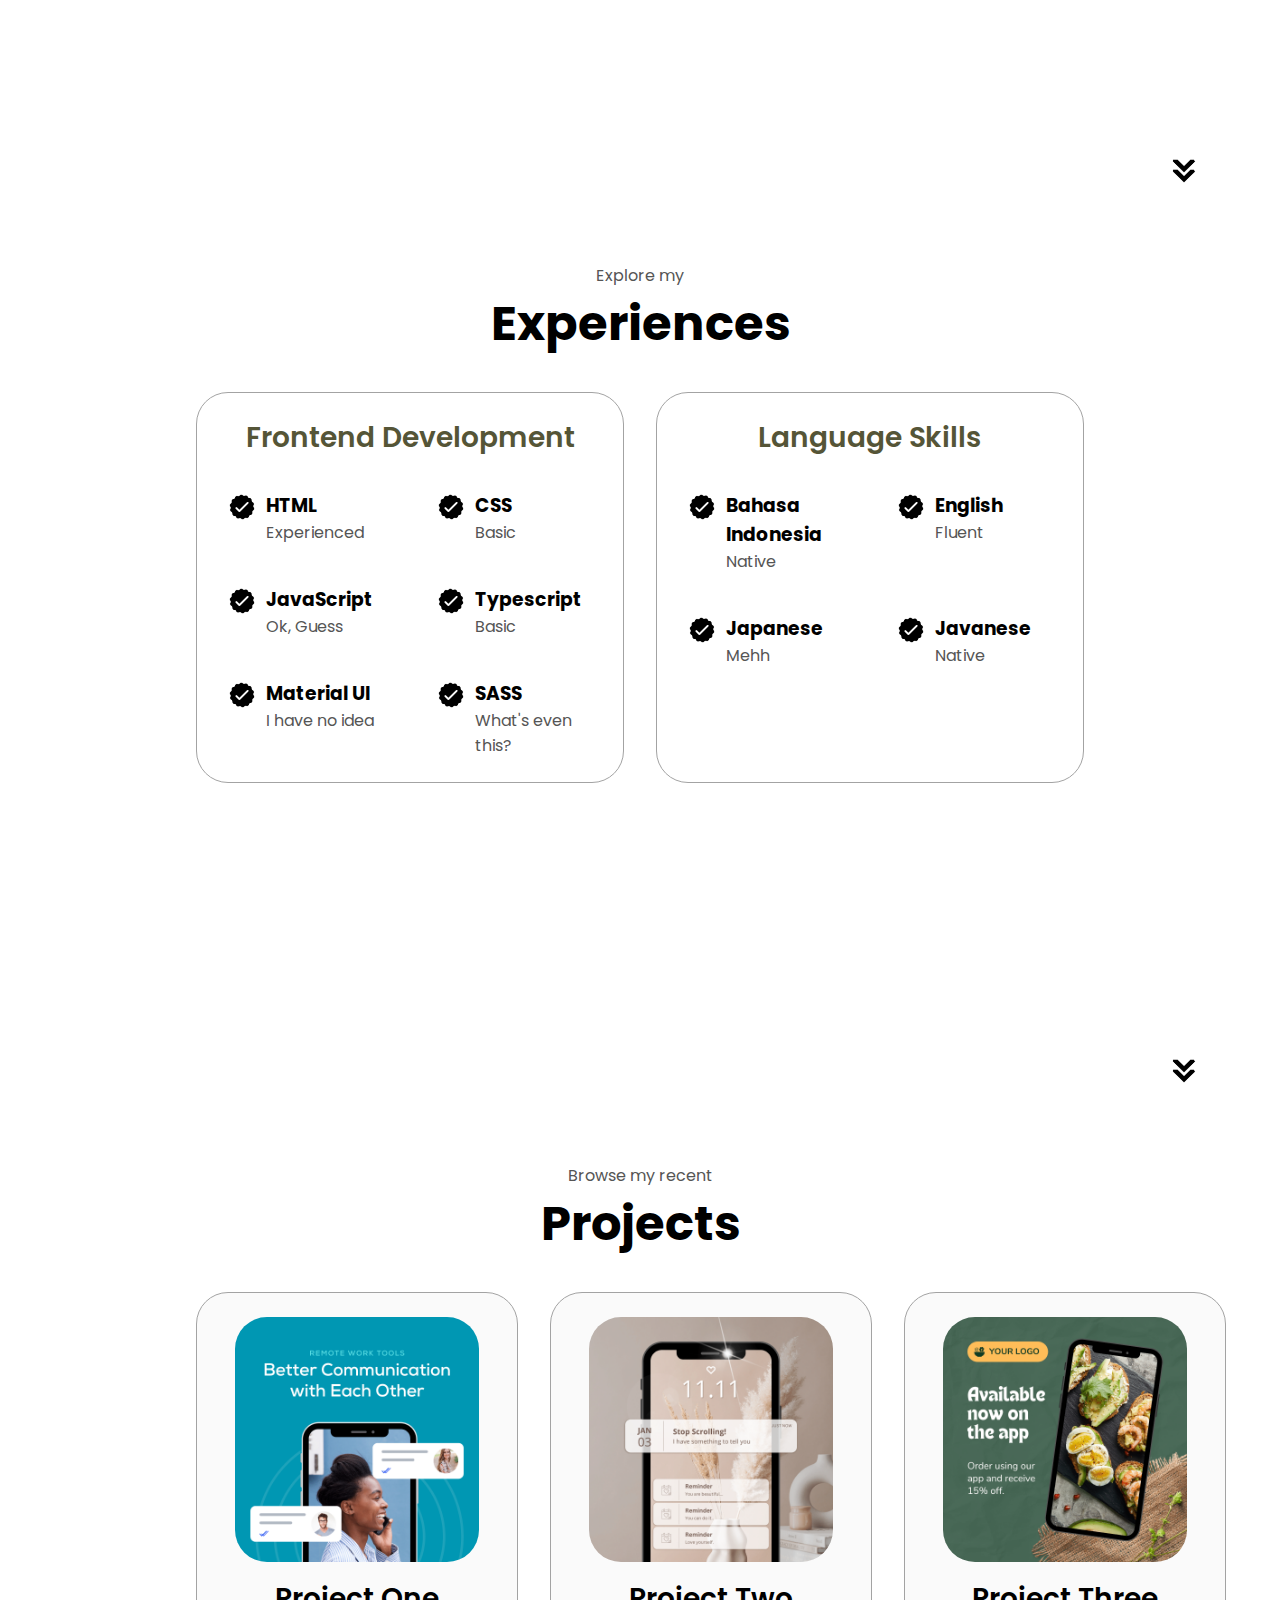
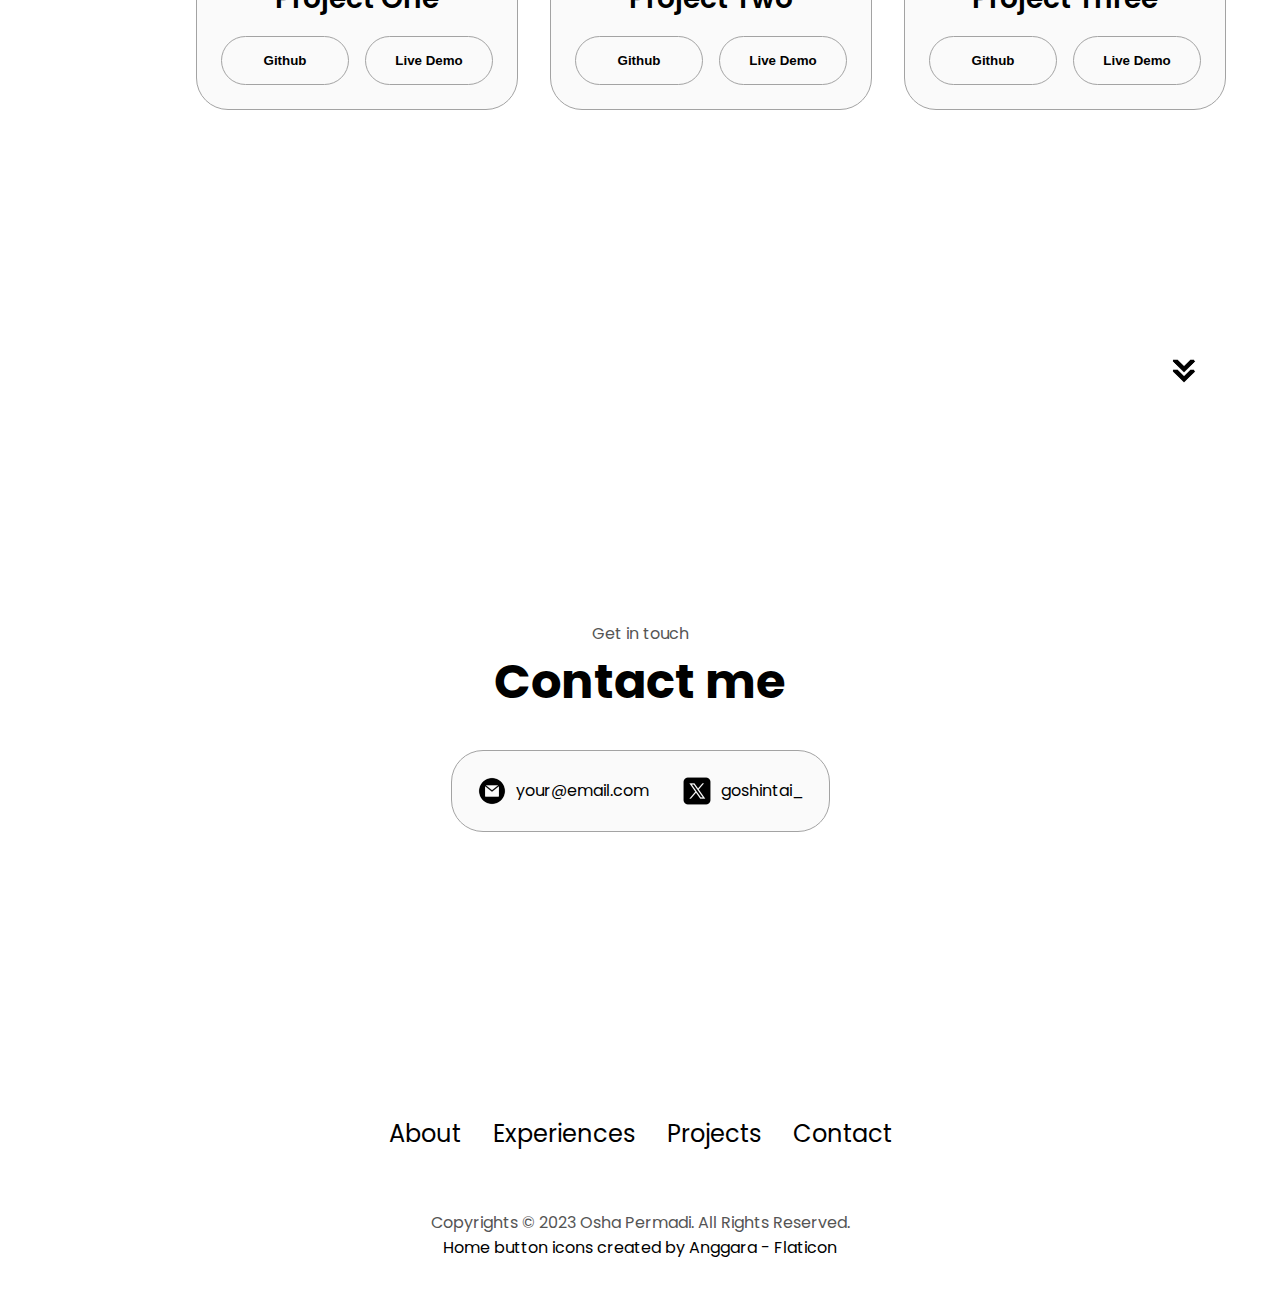
==== commit 30118c6e: "adding home button function" ====
--- a/index.html
+++ b/index.html
@@ -35,6 +35,7 @@
             </div>
         </div>
     </nav>
+    <img src="./assets/home.png" alt="arrow icon" class="icon arrow" id="scrollToTopArrow" onclick="scrollToTop()">
     <section id="profile">
         <div class="section__pic-container">
             <img src="./assets/profile-pic.png" alt="Osha">
@@ -89,7 +90,7 @@
     </section>
     <section id="experience">
         <p class="section__text__p1">Explore my</p>
-        <h1 class="title">Experience</h1>
+        <h1 class="title">Experiences</h1>
         <div class="experience-details-container">
             <div class="about-containers">
                 <div class="details-container">
@@ -106,14 +107,14 @@
                             <img src="./assets/checkmark.png" alt="checkmark" class="icon">
                             <div>
                             <h3>CSS</h3>
-                            <p>Experienced</p>
-                            </div>
-                        </article>
-                        <article>
-                            <img src="./assets/checkmark.png" alt="checkmark" class="icon">
-                            <div>
-                            <h3>JS</h3>
-                            <p>Experienced</p>
+                            <p>Basic</p>
+                            </div>
+                        </article>
+                        <article>
+                            <img src="./assets/checkmark.png" alt="checkmark" class="icon">
+                            <div>
+                            <h3>JavaScript</h3>
+                            <p>Ok, Guess</p>
                             </div>
                         </article>
                         <article>
@@ -127,14 +128,14 @@
                             <img src="./assets/checkmark.png" alt="checkmark" class="icon">
                             <div>
                             <h3>Material UI</h3>
-                            <p>Basic</p>
+                            <p>I have no idea</p>
                             </div>
                         </article>
                         <article>
                             <img src="./assets/checkmark.png" alt="checkmark" class="icon">
                             <div>
                             <h3>SASS</h3>
-                            <p>Experienced</p>
+                            <p>What's even this?</p>
                             </div>
                         </article>
                     </div>
@@ -159,8 +160,8 @@
                         <article>
                             <img src="./assets/checkmark.png" alt="checkmark" class="icon">
                             <div>
-                            <h3>Japanes</h3>
-                            <p>Fluent</p>
+                            <h3>Japanese</h3>
+                            <p>Mehh</p>
                             </div>
                         </article>
                         <article>
@@ -225,7 +226,7 @@
             </div>
         </div>
         </div>
-        <img src="./assets/arrow.png" alt="arrow icon" class="icon arrow" onclick="location.href='./#project'">
+        <img src="./assets/arrow.png" alt="arrow icon" class="icon arrow" onclick="location.href='./#contact'">
     </section>
     <section id="contact">
         <p class="section__text__p1">Get in touch</p>
@@ -241,6 +242,20 @@
             </div>
         </div>
     </section>
+    <footer>
+        <nav>
+            <div class="nav-links-container">
+                <ul class="nav-links">
+                    <li><a href="#about">About</a></li>
+                    <li><a href="#experience">Experiences</a></li>
+                    <li><a href="#project">Projects</a></li>
+                    <li><a href="#contact">Contact</a></li>
+                </ul>
+            </div>
+        </nav>
+        <p>Copyrights &#169; 2023 Osha Permadi. All Rights Reserved.</p>
+        <p><a href="https://www.flaticon.com/free-icons/home-button" title="home button icons">Home button icons created by Anggara - Flaticon</a></p>
+    </footer>
     <script src="script.js"></script>
 </body>
 </html>--- a/style.css
+++ b/style.css
@@ -163,7 +163,7 @@
   display: flex;
   justify-content: center;
   gap: 5rem;
-  height: 100vh;
+  height: 86vh;
 }
 
 .section__pic-container {
@@ -286,6 +286,7 @@
   right: -5rem;
   bottom: 2.5rem;
 }
+
 
 .details-container {
   padding: 1.5rem;
@@ -382,6 +383,7 @@
   justify-content: center;
   flex-direction: column;
   height: 70vh;
+  position: relative;
 }
 
 .contact-info-upper-container {
@@ -409,4 +411,27 @@
 
 .contact-icon {
   cursor: default;
+}
+
+/*footer section */
+footer {
+  height: 26vh;
+  margin: 0 1rem;
+}
+
+footer p {
+  text-align: center;
+}
+
+/* floating arrow*/
+#scrollToTopArrow {
+  position: fixed;
+  top: 50%; /* Position it vertically in the middle */
+  left: 5rem; /* Adjust the value to control the horizontal position */
+  transform: translateY(-50%);  cursor: pointer;
+  display: none; /* Initially hide the arrow */
+}
+
+#scrollToTopArrow.show {
+  display: block; /* Show the arrow when it should be visible */
 }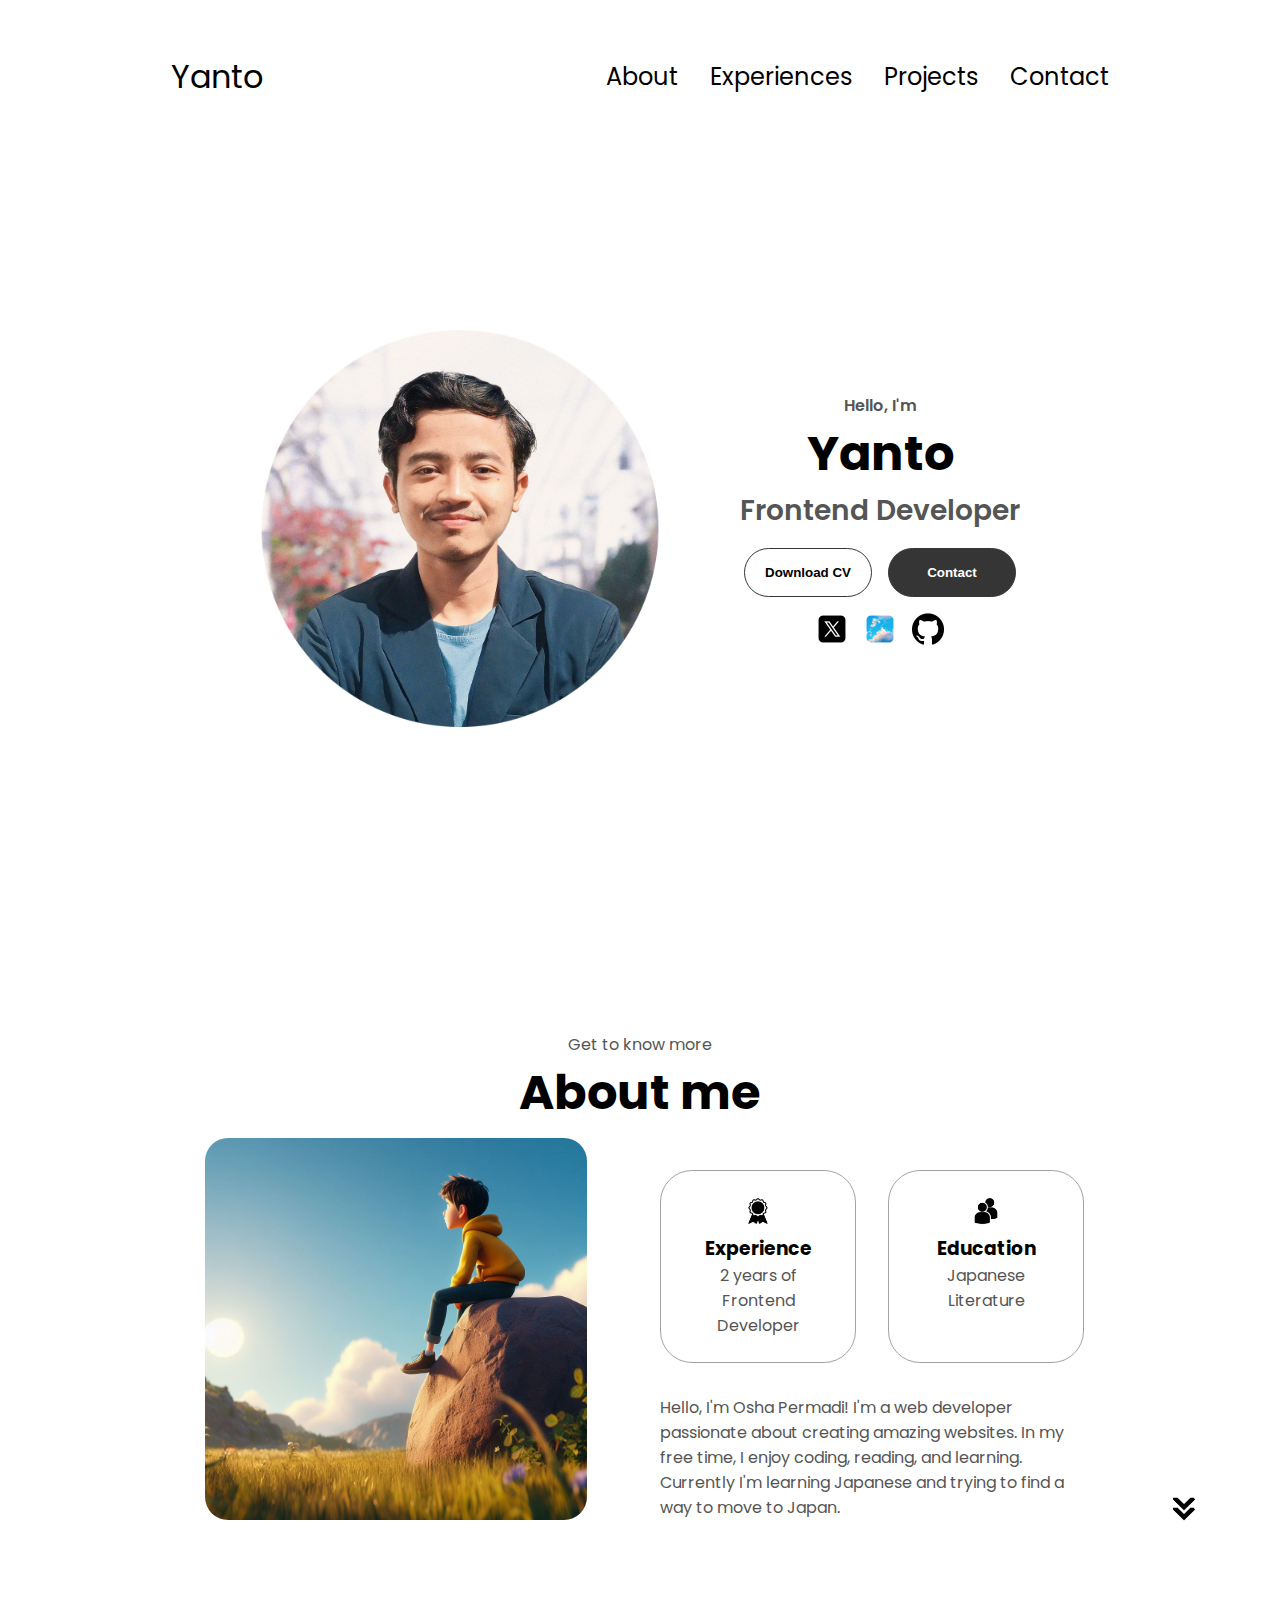
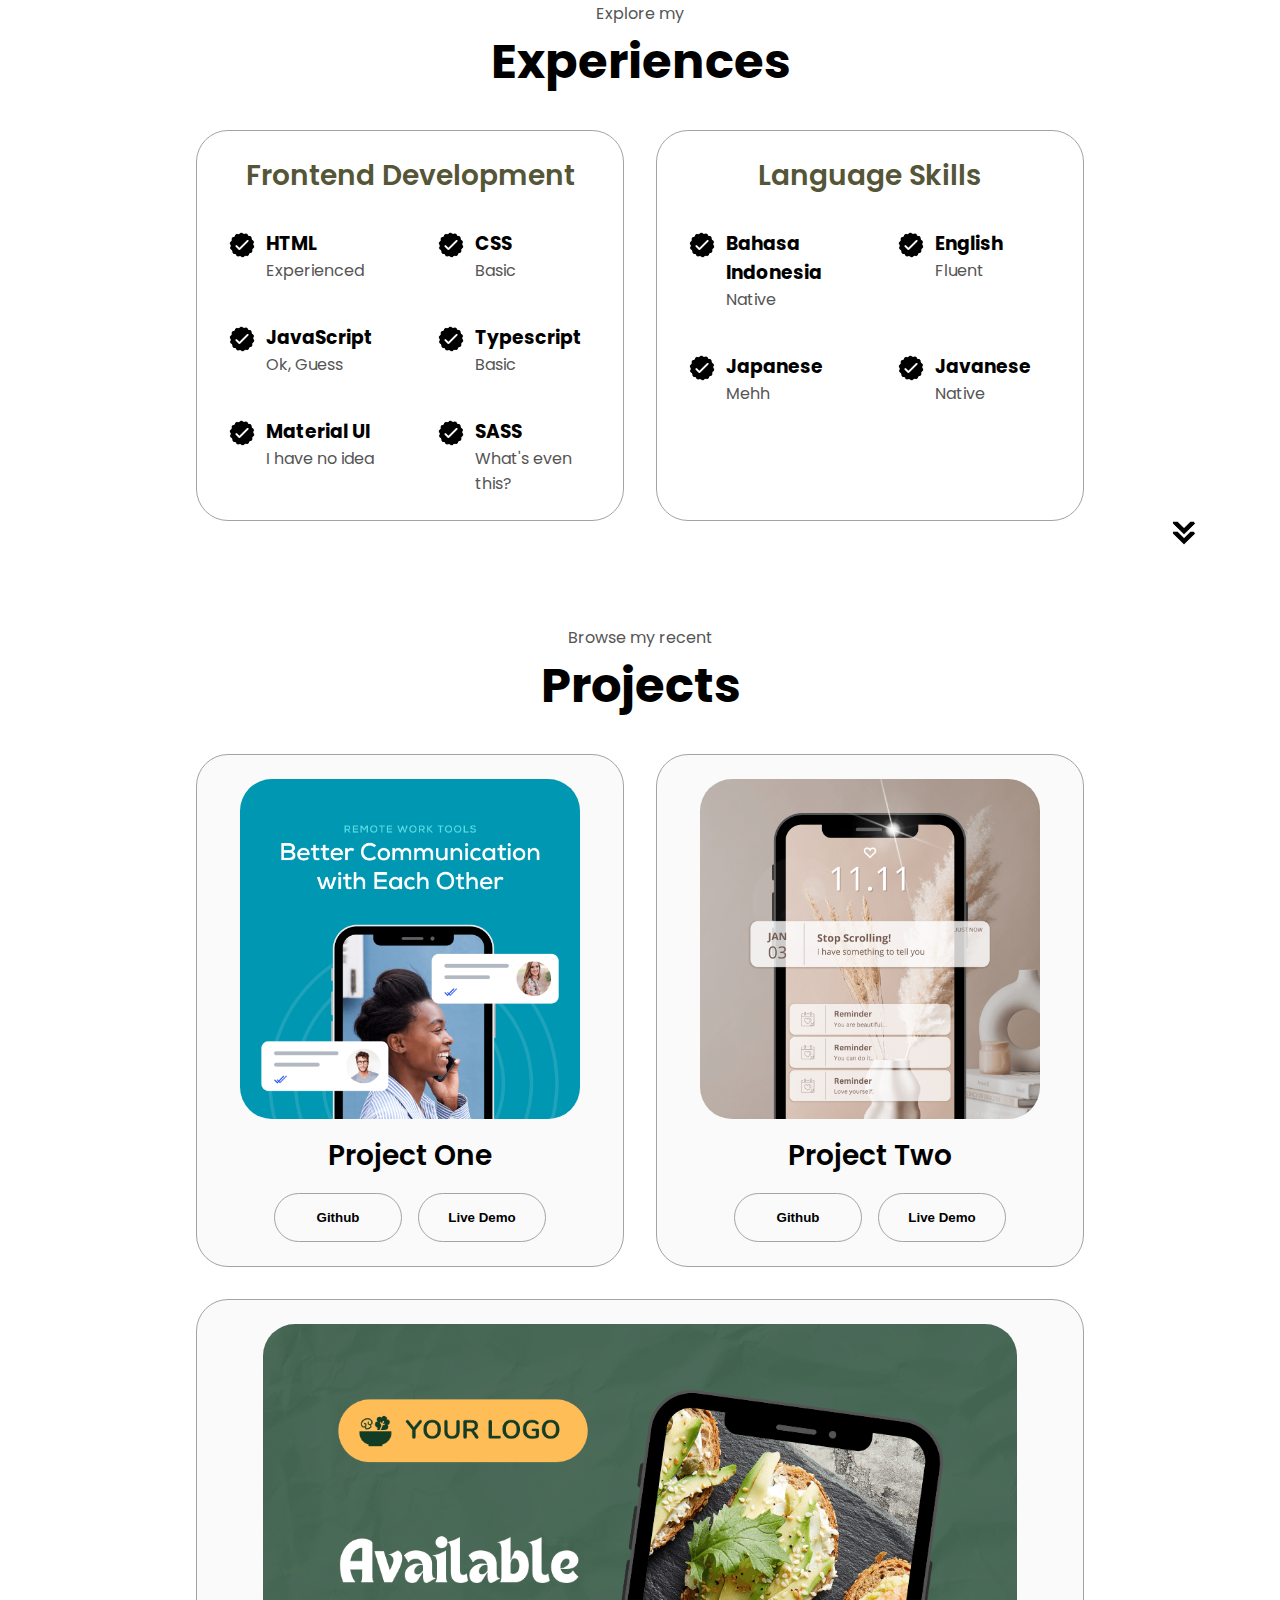
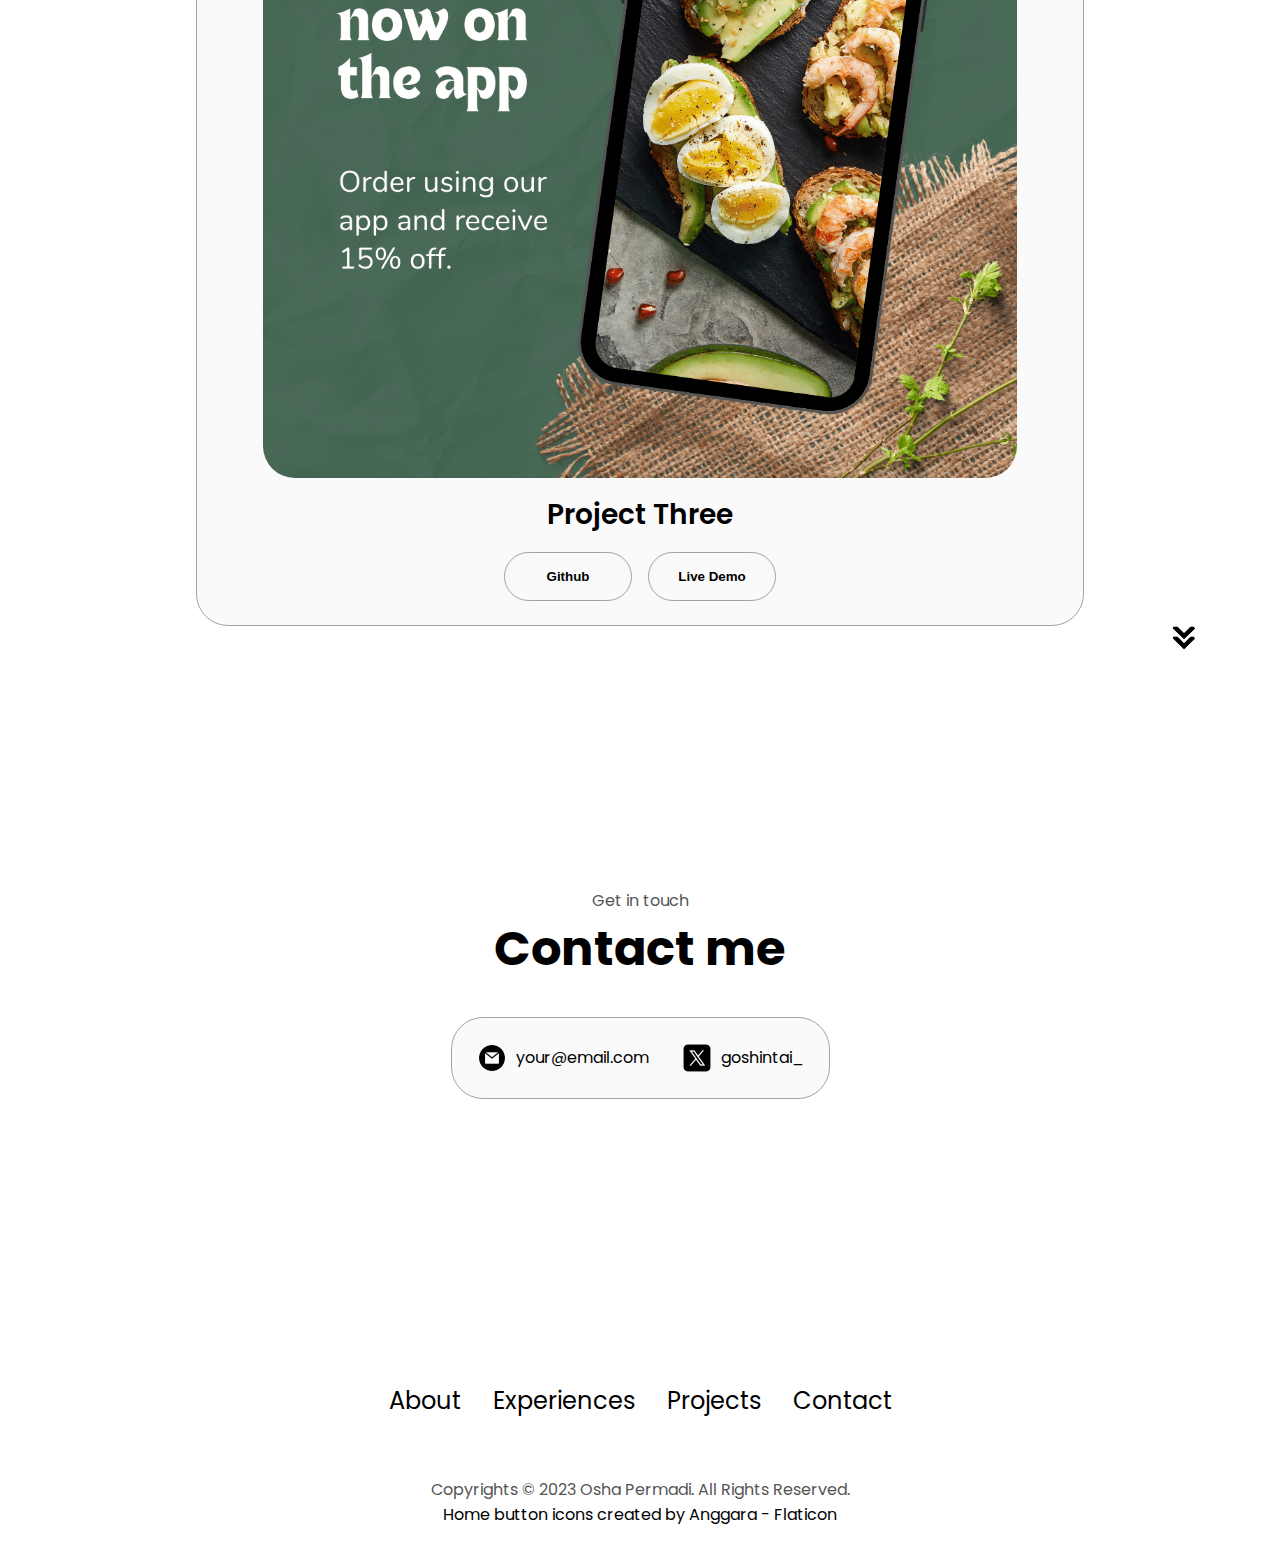
==== commit aeb453fa: "Optimized for mobile" ====
--- a/index.html
+++ b/index.html
@@ -9,7 +9,7 @@
 </head>
 <body>
     <nav id="dekstop-nav">
-        <div class="logo">Osha</div>
+        <div class="logo">Yanto</div>
         <div>
             <ul class="nav-links">
                 <li><a href="#about">About</a></li>
@@ -20,7 +20,7 @@
         </div>
     </nav>
     <nav id="hamburger-nav">
-        <div class="logo">Osha</div>
+        <div class="logo">Yanto</div>
         <div class="hamburger-menu">
             <div class="hamburger-icon" onclick="toggleMenu()">
                 <span></span>
@@ -42,7 +42,7 @@
         </div>
         <div class="section__text">
             <p class="section__text__p1">Hello, I'm</p>
-            <h1 class="title">Osha</h1>
+            <h1 class="title">Yanto</h1>
             <p class="section__text__p2">Frontend Developer</p>
             <div class="btn-container">
                 <button class="btn btn-color-2" onclick="window.open('./assets/resume-example.pdf')">Download CV</button>
--- a/style.css
+++ b/style.css
@@ -259,7 +259,6 @@
 
 #about {
   position: relative;
-  height: 100vh;
 }
 
 .about-containers {
@@ -313,7 +312,6 @@
 
 #experience {
   position: relative;
-  height: 100vh;
 }
 
 .experience-sub-title {
@@ -352,7 +350,6 @@
 
 #project {
   position: relative;
-  height: 100vh;
 }
 
 .color-container {
--- a/mediaqueries.css
+++ b/mediaqueries.css
@@ -1,3 +1,14 @@
+@media screen and (max-width: 1400px) {
+    #profile {
+        height: 83vh;
+        margin-bottom: 6rem;
+
+    }
+    .about-containers {
+        flex-wrap: wrap;
+    }
+}
+
 @media screen and (max-width: 1200px) {
     #dekstop-nav {
         display: none;
@@ -5,4 +16,101 @@
     #hamburger-nav {
         display: flex;
     }
+    #experience, .experience-details-container {
+        margin-top: 2rem;
+
+    } 
+
+    #profile, .section-container {
+        display: block;
+    }
+
+    .arrow {
+        display: none;
+    }
+
+    section, .section-container {
+        height: fit-content;
+
+    }
+    section {
+        margin: 0 5%;
+    }
+
+    section__pic-container {
+        width: 275px;
+        height: 275px;
+        margin: 0 auto 2rem;
+    }
+    .about-containers {
+        margin-top: 0;
+    }
+}
+
+@media screen and (max-width: 600px)  {
+    #contact, footer {
+        height: 48vh;
+    }
+    #profile {
+        height: 83vh;
+        margin-bottom: 0;
+    }
+    article {
+        font-size: 1rem;
+    }
+
+    footer nav {
+        height: fit-content;
+        margin-bottom: 2rem;
+    }
+
+    .about-containers, .contact-info-upper-container, .btn-container {
+        flex-wrap: wrap;
+    }
+
+    .contact-info-container {
+        margin: 0;
+
+    }
+
+    .contact-info-container p, .nav-links li a {
+        font-size: 1rem;
+    }
+
+    .experience-sub-title {
+        font-size: 1.25rem;
+    }
+
+    .logo {
+        font-size: 1.5rem;
+    }
+
+    .nav-links {
+        flex-direction: column;
+        gap: 0.5rem;
+        text-align: center;
+    }
+
+    .section__pic-container {
+        width: auto;
+        height: 46vw;
+        justify-content: center;
+    }
+    .section__text_p2 {
+        font-size: 1.2rem;
+    }
+    .title {
+        font-size: 2rem;
+    }
+    .text-container {
+        text-align: justify;
+    }
+    #scrollToTopArrow.show {
+        display: none; /* Show the arrow when it should be visible */
+      }
+    }
+
+    .about-pic {
+        padding: 1vh;
+    }
 }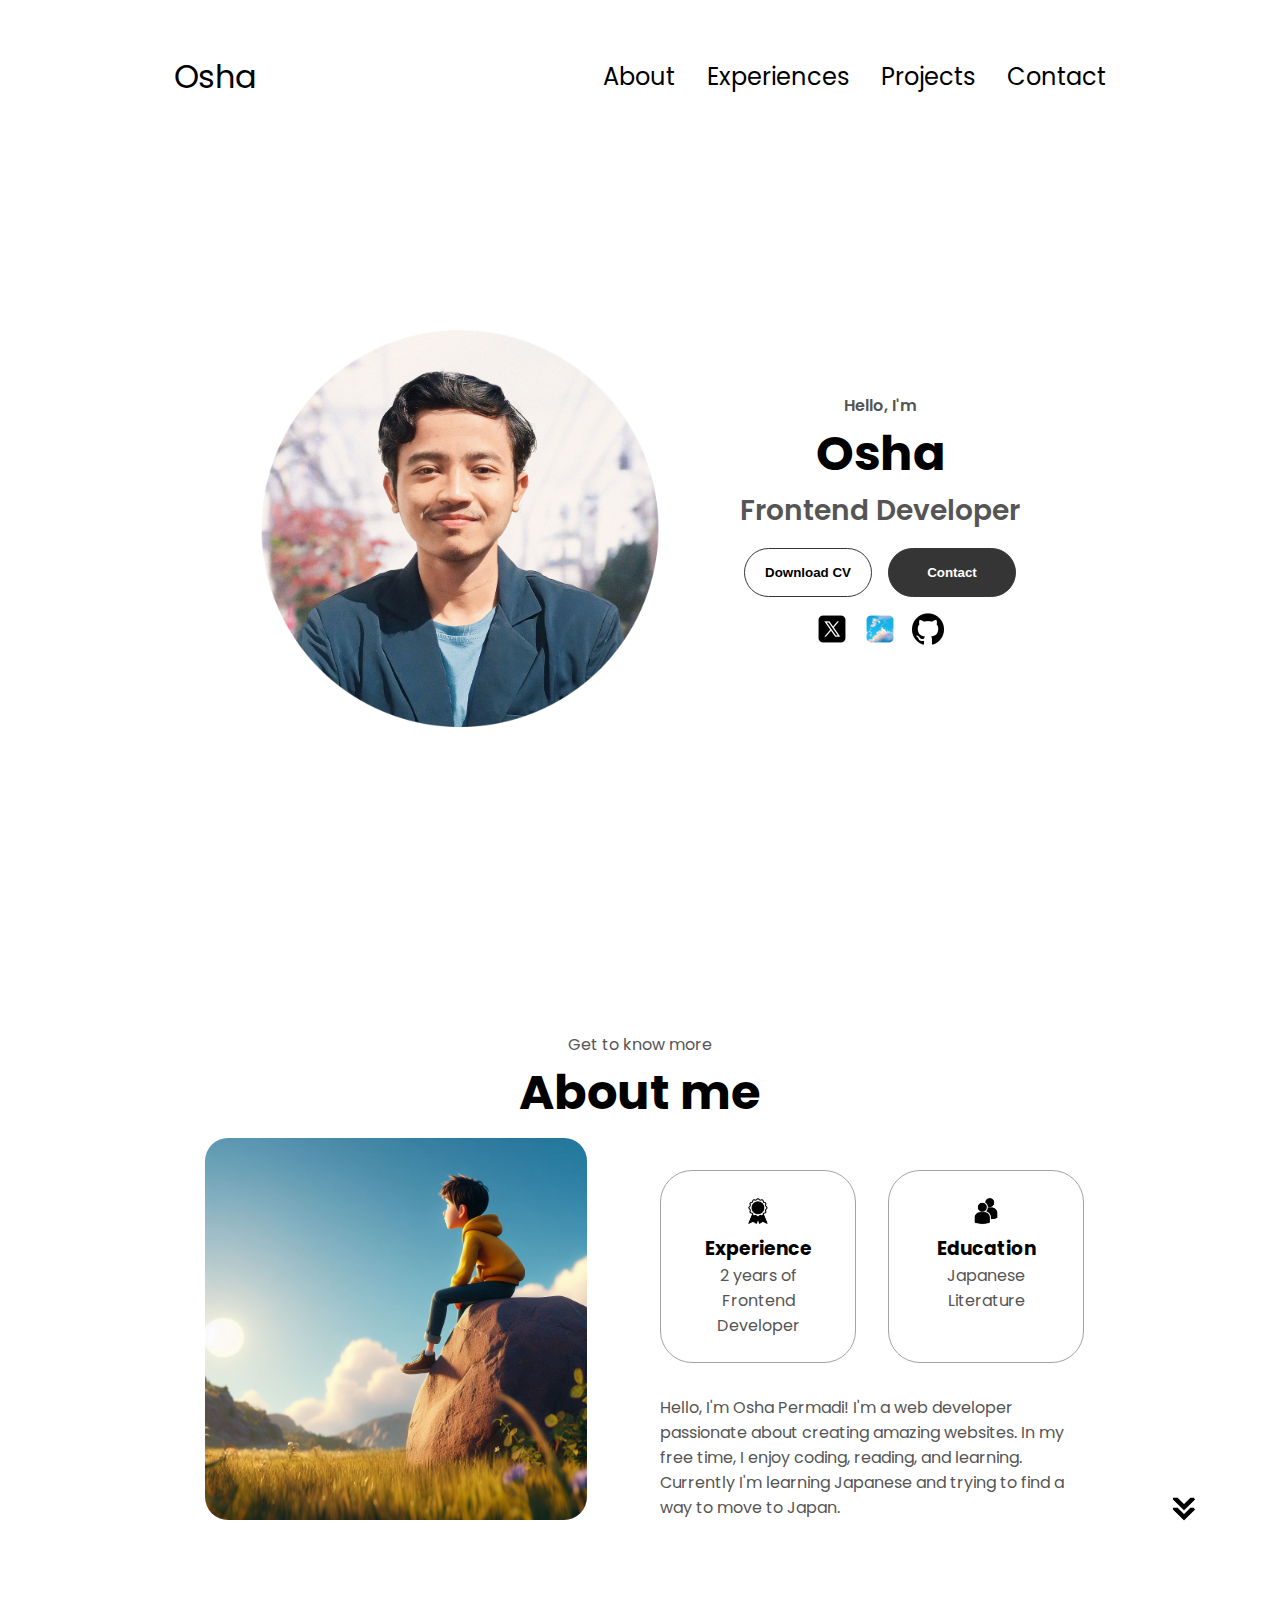
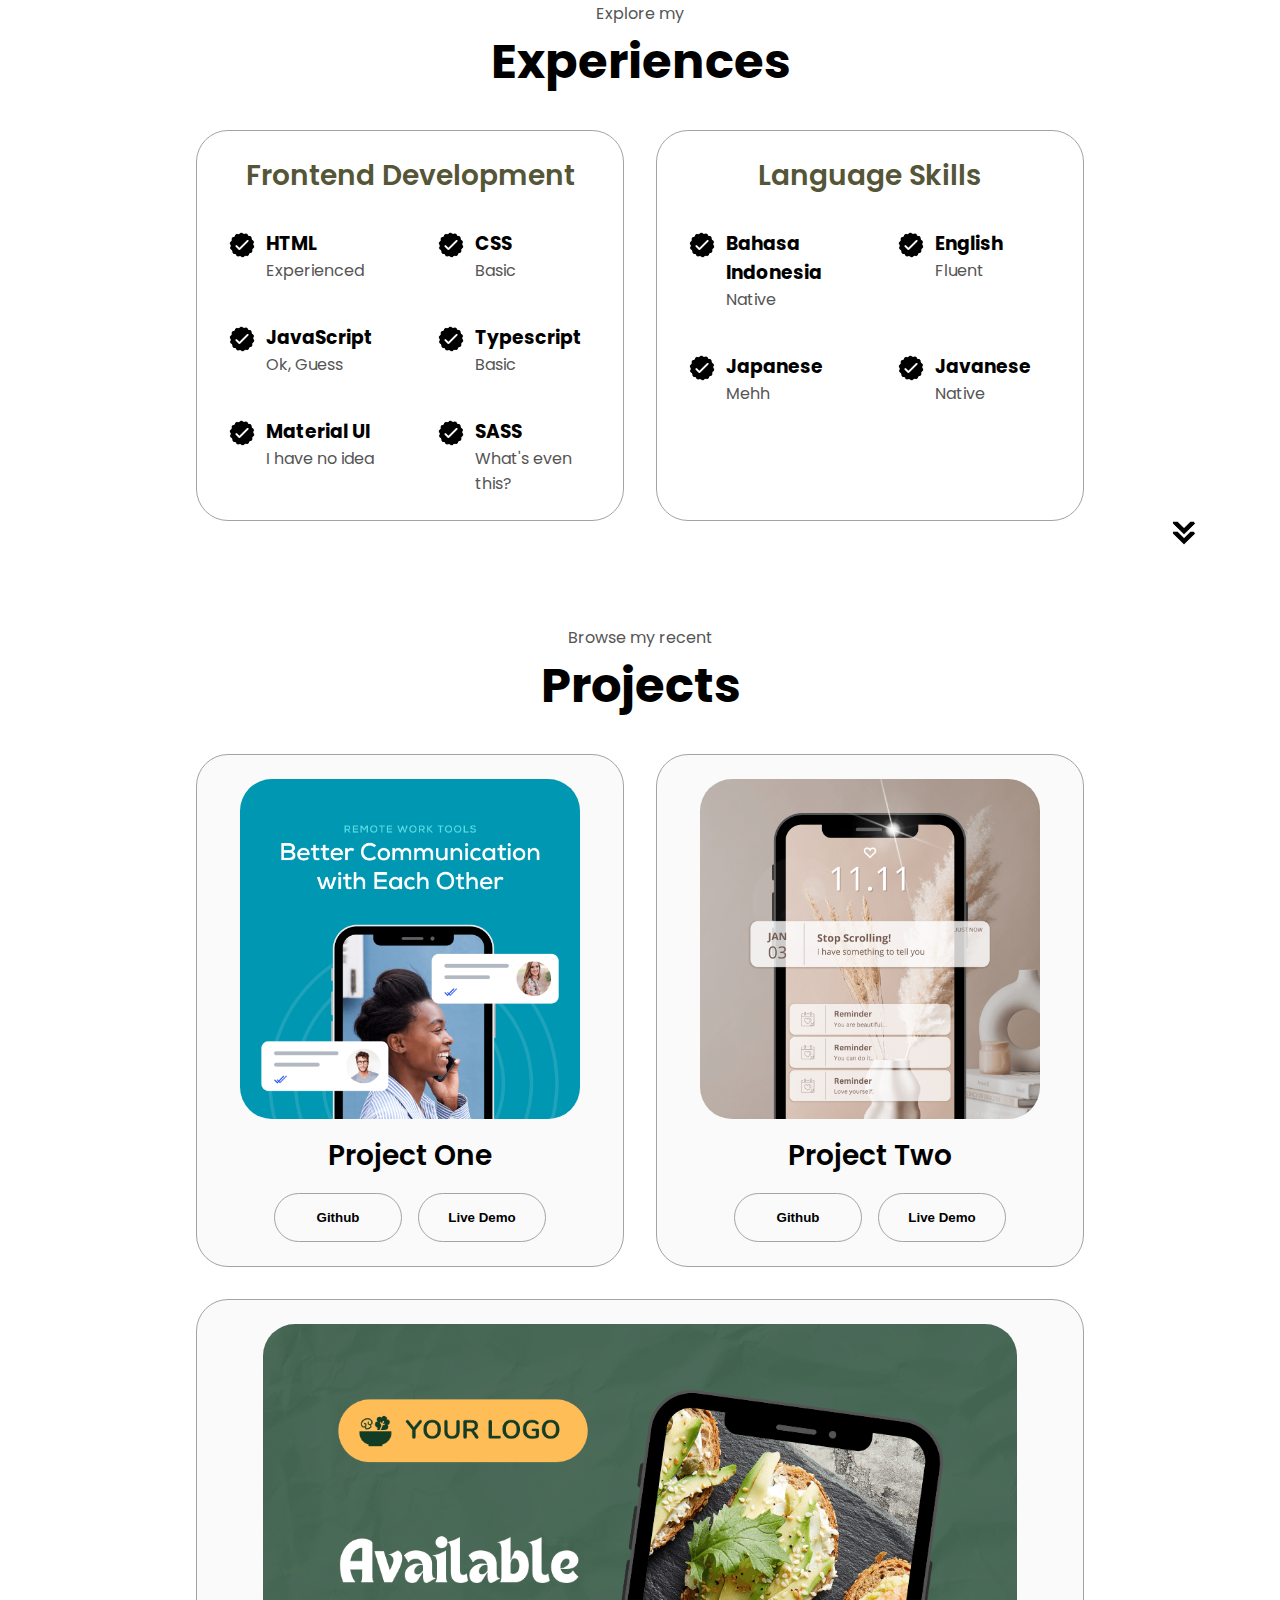
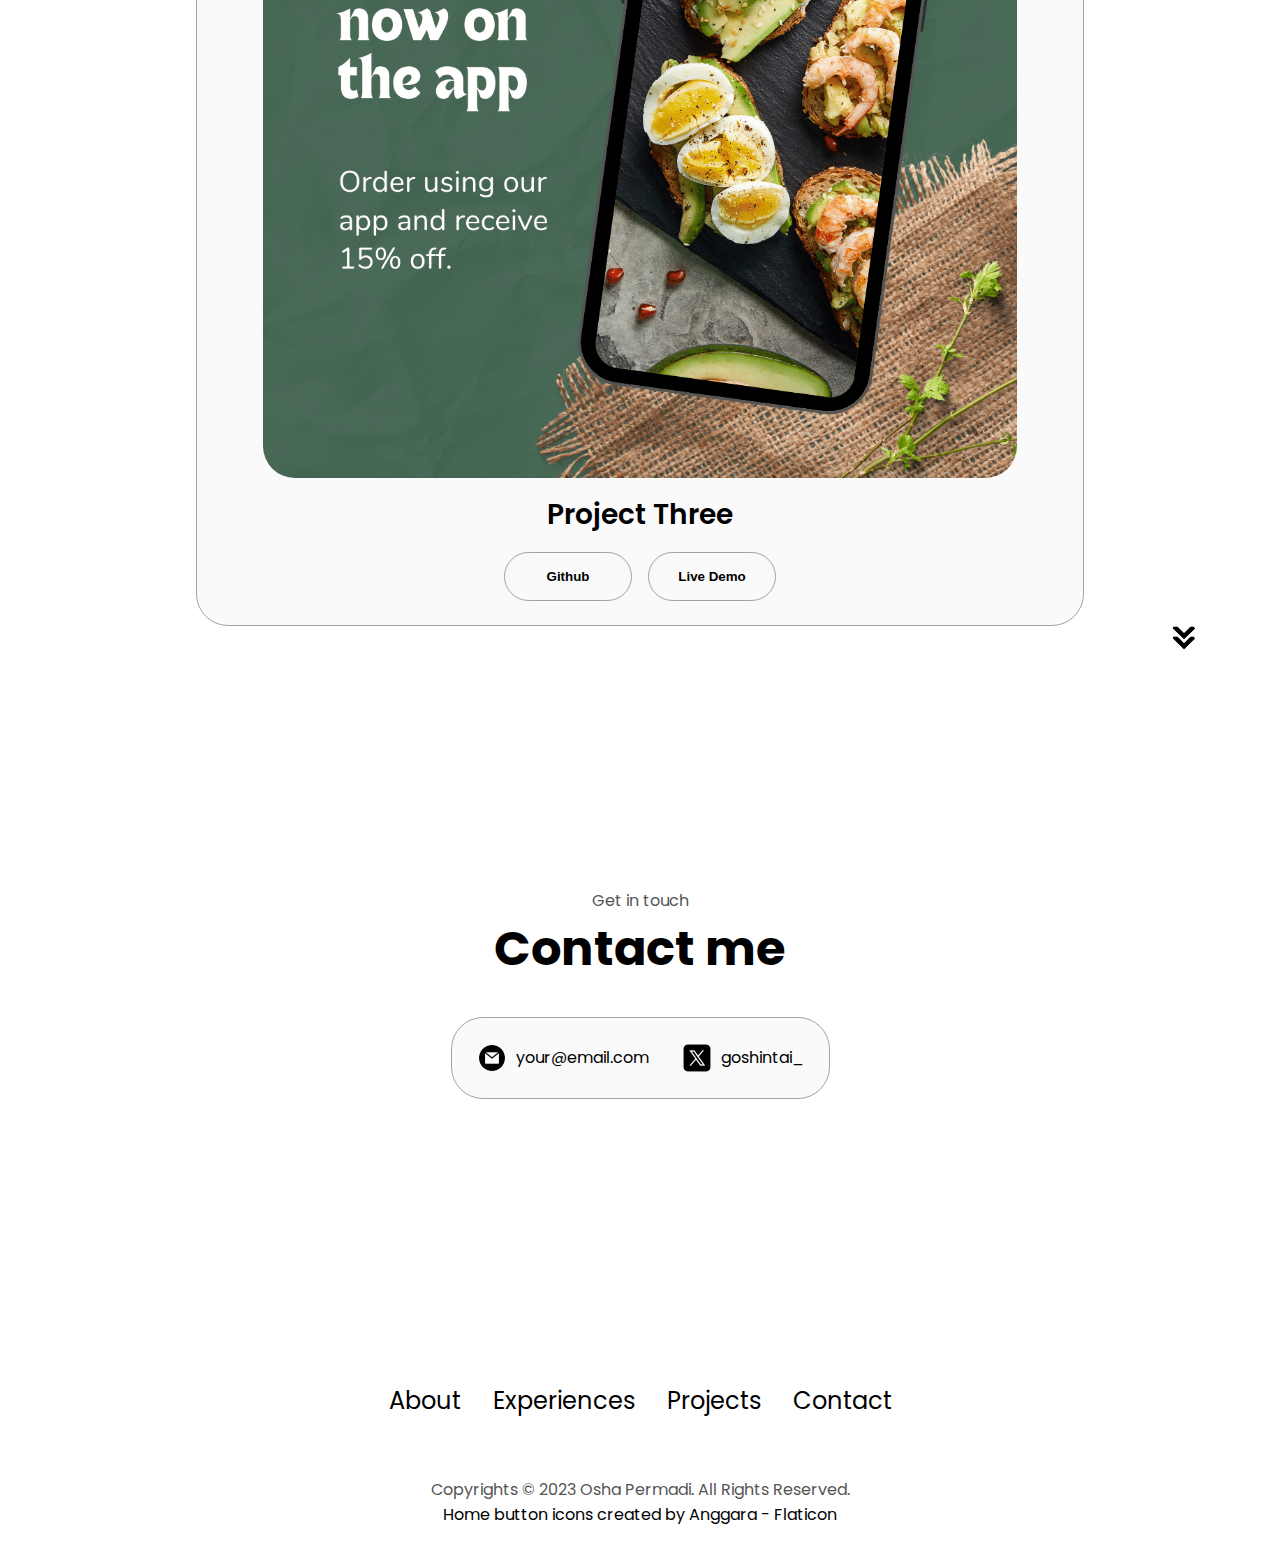
==== commit 02f287db: "Change little something" ====
--- a/index.html
+++ b/index.html
@@ -9,7 +9,7 @@
 </head>
 <body>
     <nav id="dekstop-nav">
-        <div class="logo">Yanto</div>
+        <div class="logo">Osha</div>
         <div>
             <ul class="nav-links">
                 <li><a href="#about">About</a></li>
@@ -20,7 +20,7 @@
         </div>
     </nav>
     <nav id="hamburger-nav">
-        <div class="logo">Yanto</div>
+        <div class="logo">Osha</div>
         <div class="hamburger-menu">
             <div class="hamburger-icon" onclick="toggleMenu()">
                 <span></span>
@@ -42,7 +42,7 @@
         </div>
         <div class="section__text">
             <p class="section__text__p1">Hello, I'm</p>
-            <h1 class="title">Yanto</h1>
+            <h1 class="title">Osha</h1>
             <p class="section__text__p2">Frontend Developer</p>
             <div class="btn-container">
                 <button class="btn btn-color-2" onclick="window.open('./assets/resume-example.pdf')">Download CV</button>
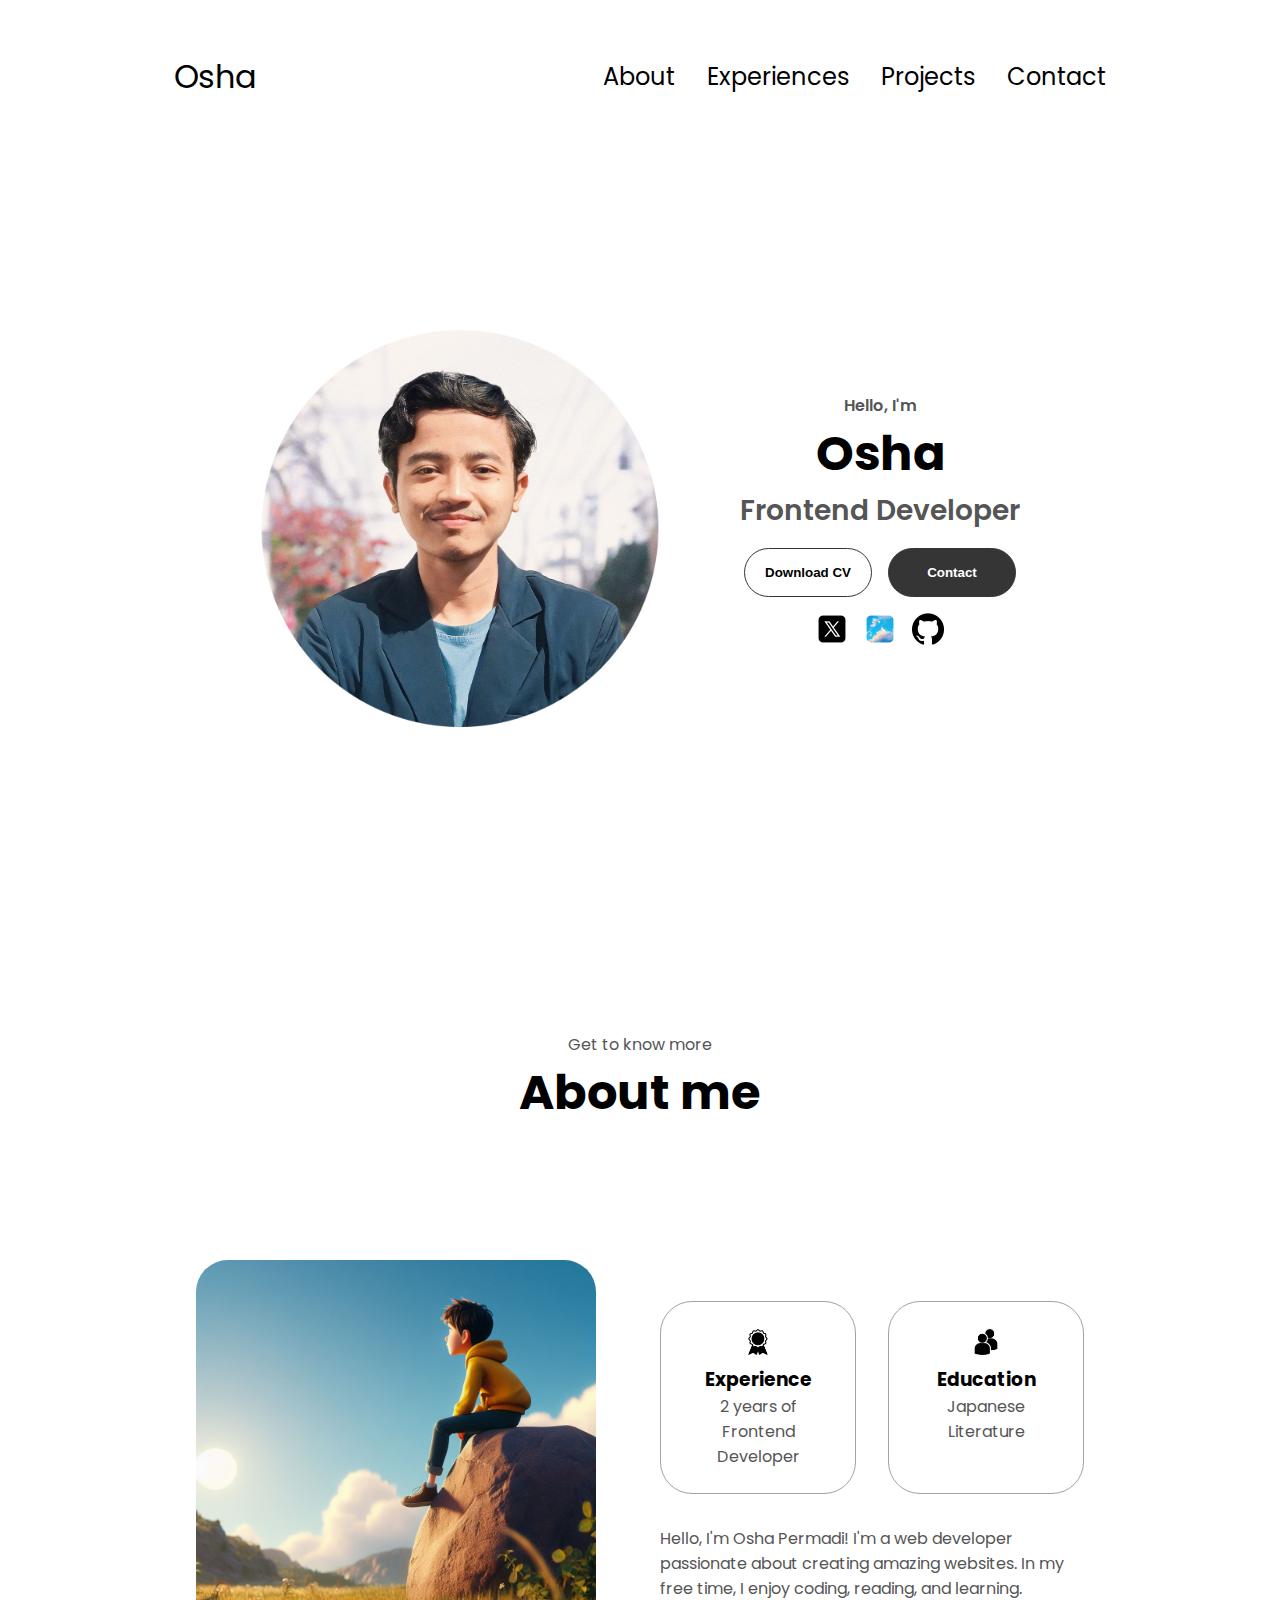
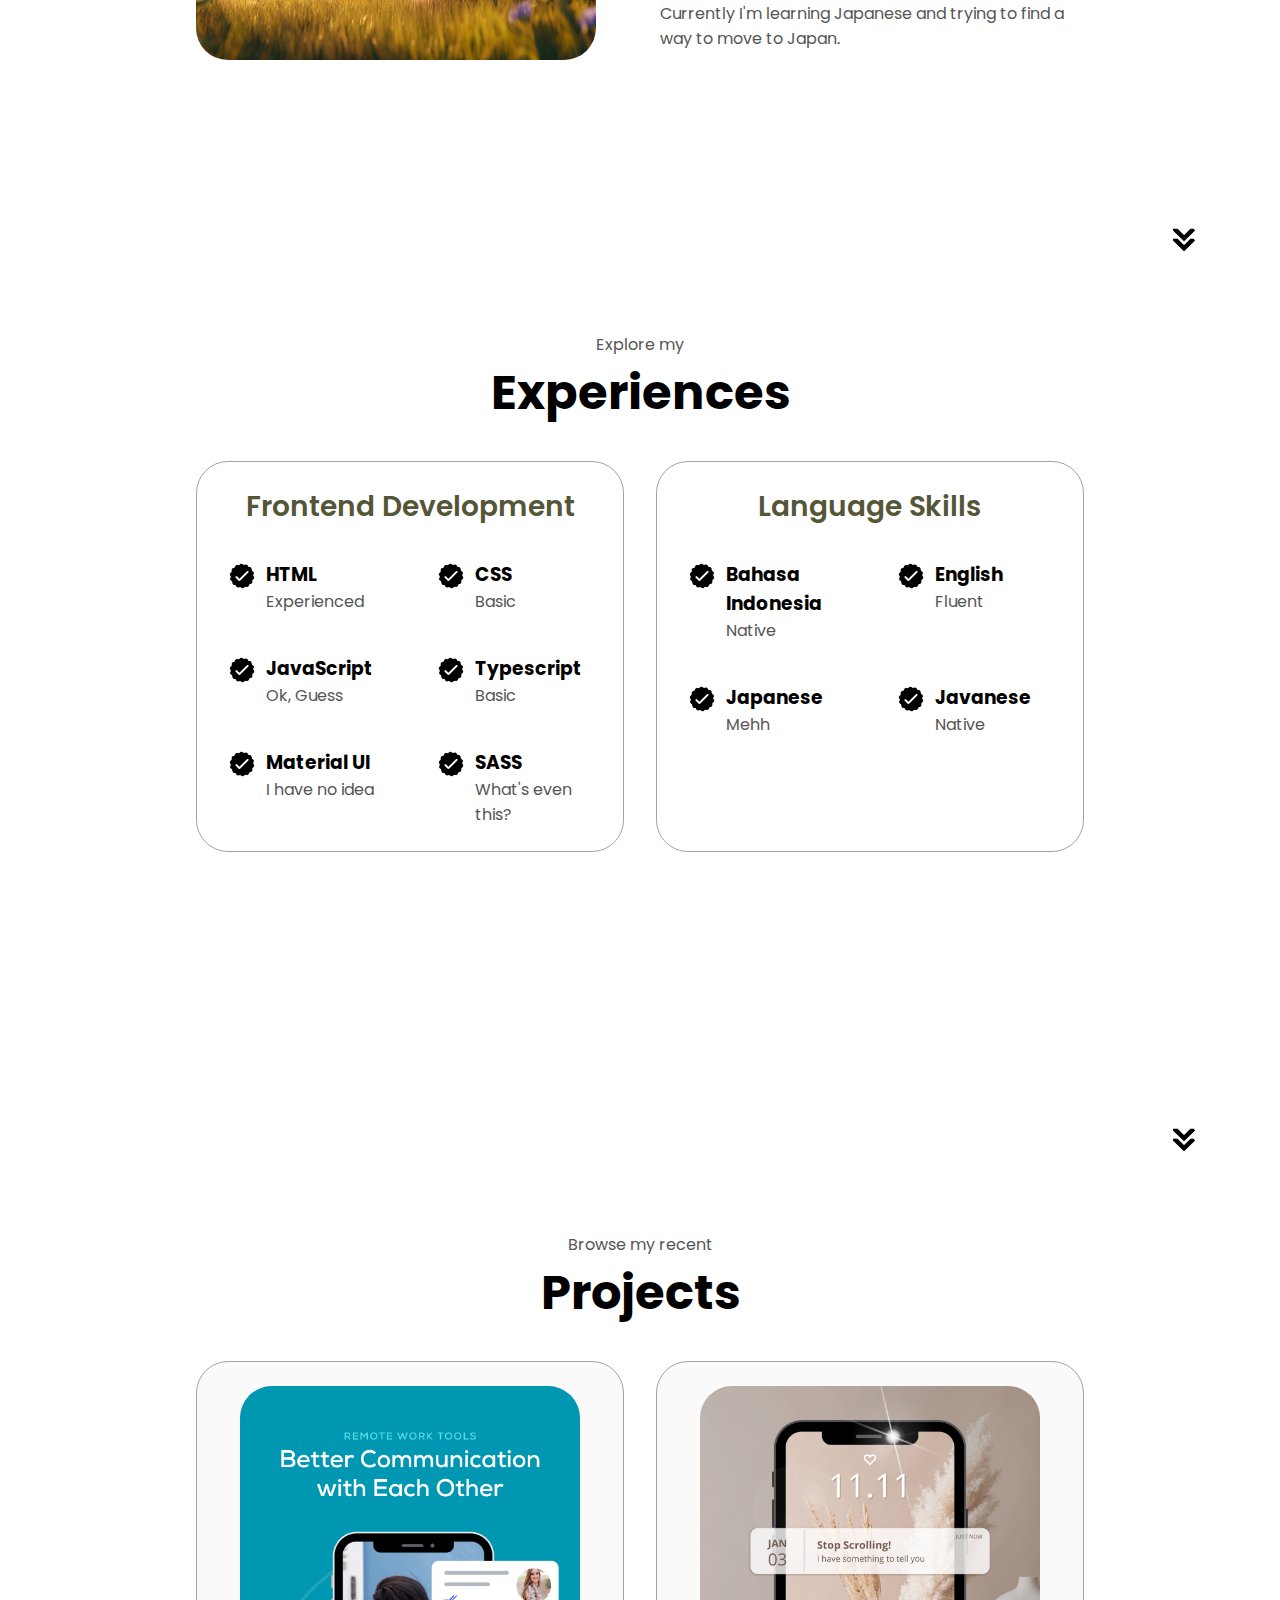
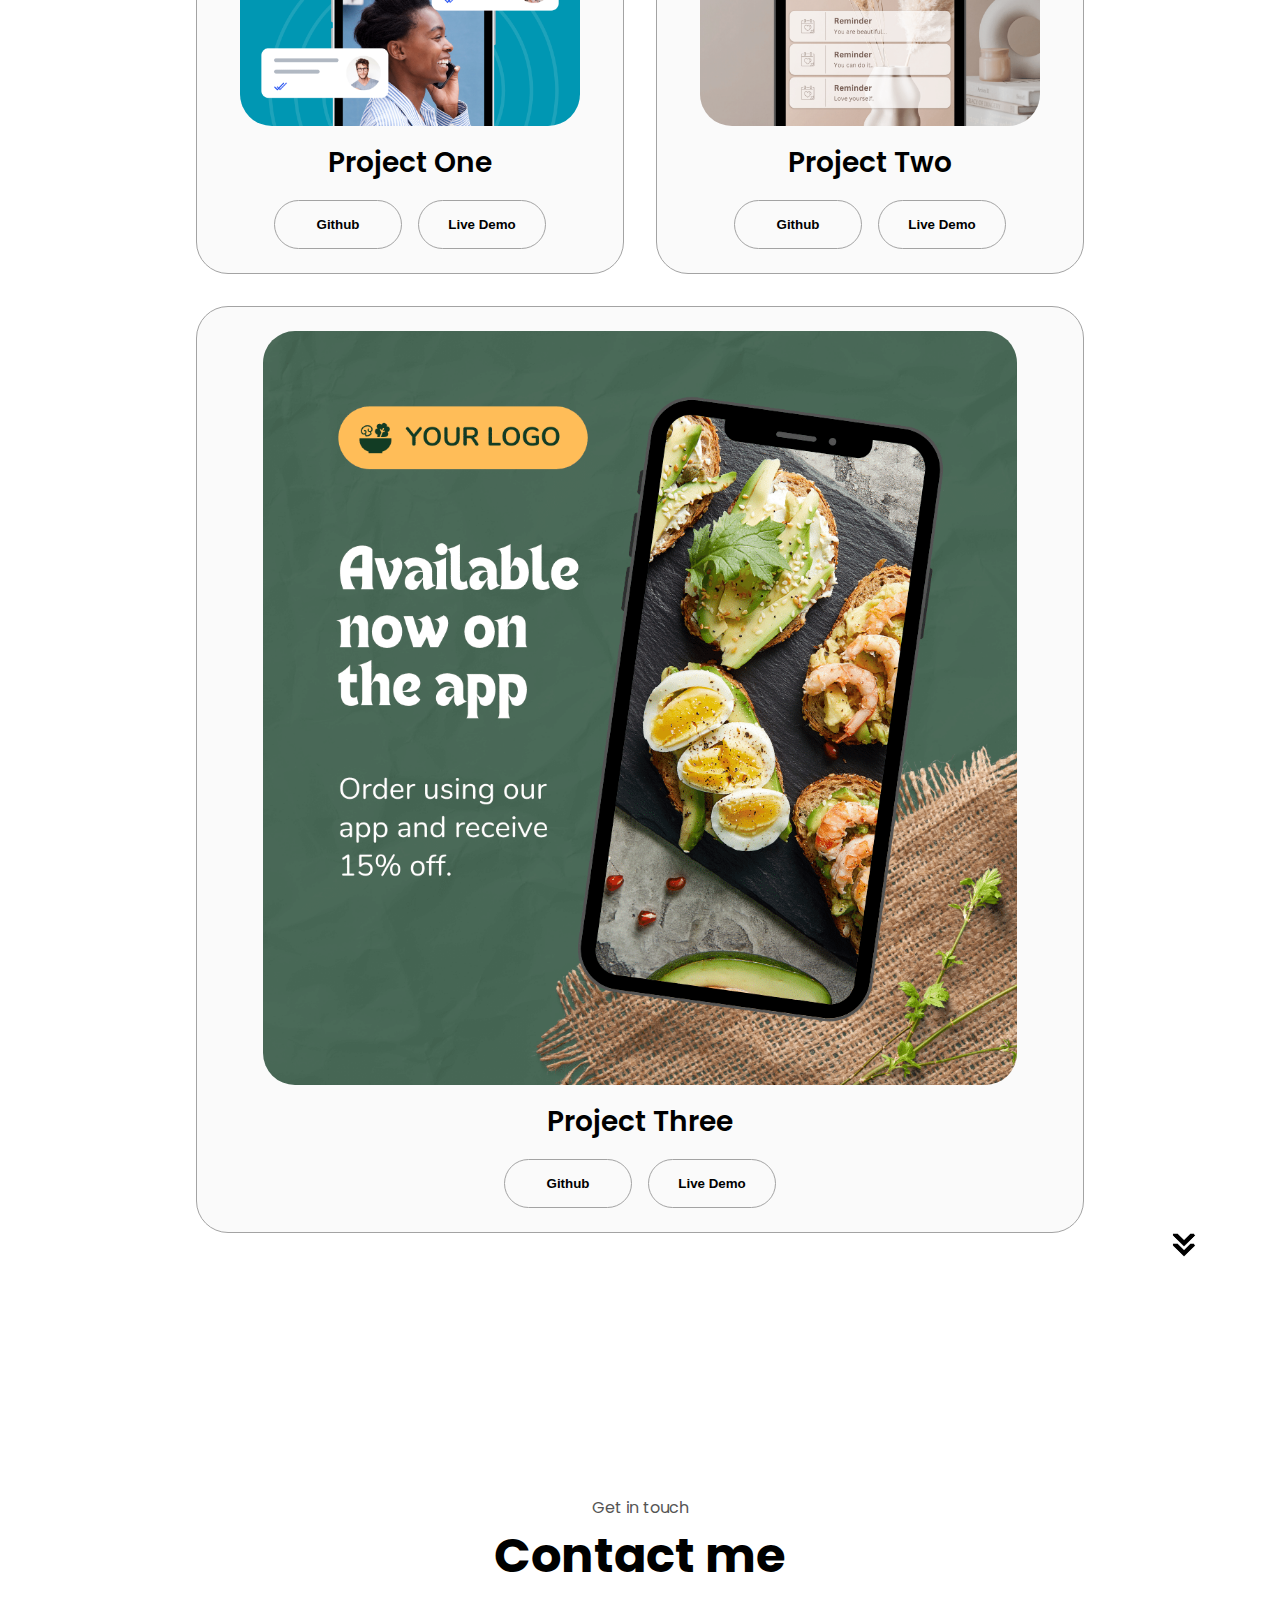
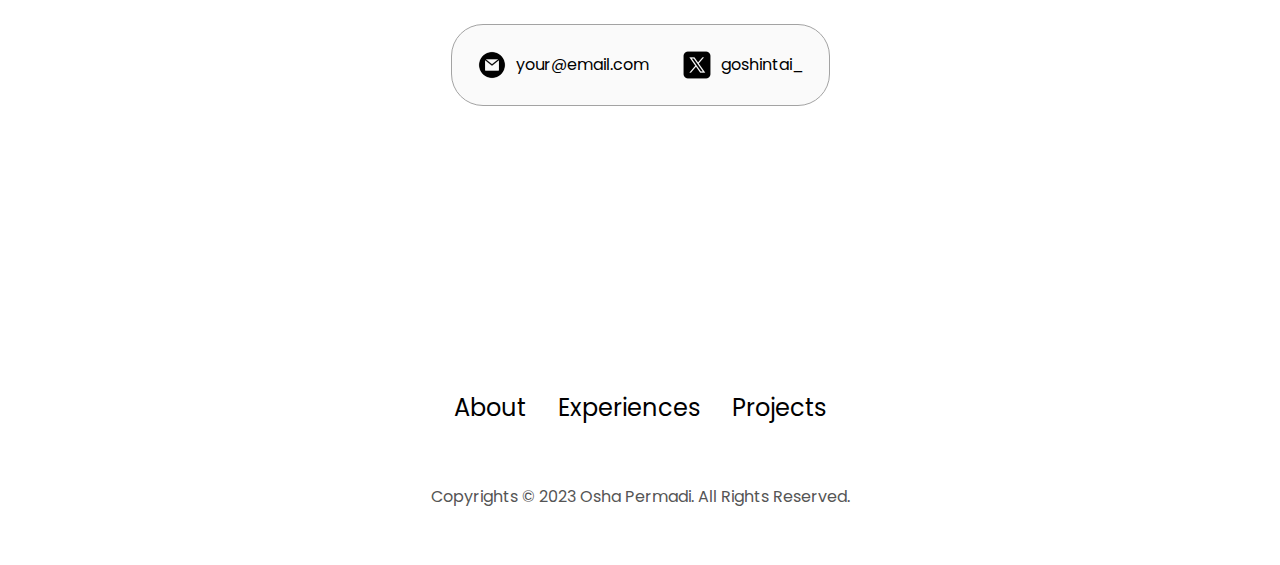
==== commit f252bfd7: "fixing pictures scale" ====
--- a/index.html
+++ b/index.html
@@ -249,12 +249,10 @@
                     <li><a href="#about">About</a></li>
                     <li><a href="#experience">Experiences</a></li>
                     <li><a href="#project">Projects</a></li>
-                    <li><a href="#contact">Contact</a></li>
                 </ul>
             </div>
         </nav>
         <p>Copyrights &#169; 2023 Osha Permadi. All Rights Reserved.</p>
-        <p><a href="https://www.flaticon.com/free-icons/home-button" title="home button icons">Home button icons created by Anggara - Flaticon</a></p>
     </footer>
     <script src="script.js"></script>
 </body>
--- a/style.css
+++ b/style.css
@@ -163,7 +163,7 @@
   display: flex;
   justify-content: center;
   gap: 5rem;
-  height: 86vh;
+  height: 83vh;
 }
 
 .section__pic-container {
@@ -171,6 +171,7 @@
   height: 400px;
   width: 400px;
   margin: auto 0;
+  justify-content: center;
 }
 
 .section__text {
@@ -259,6 +260,7 @@
 
 #about {
   position: relative;
+  height: 100vh;
 }
 
 .about-containers {
@@ -306,12 +308,14 @@
   height: 400px;
   width: 400px;
   margin: auto 0;
+  justify-content: center;
 }
 
 /* Experience section */
 
 #experience {
   position: relative;
+  height: 100vh;
 }
 
 .experience-sub-title {
--- a/mediaqueries.css
+++ b/mediaqueries.css
@@ -21,6 +21,13 @@
 
     } 
 
+    #about {
+        height: auto;
+    }
+
+    #experience {
+        height: auto;
+    }
     #profile, .section-container {
         display: block;
     }
@@ -37,24 +44,29 @@
         margin: 0 5%;
     }
 
-    section__pic-container {
+    .section__pic-container {
+        display: flex;
         width: 275px;
         height: 275px;
         margin: 0 auto 2rem;
+        justify-content: center;
     }
     .about-containers {
         margin-top: 0;
     }
+
 }
 
 @media screen and (max-width: 600px)  {
     #contact, footer {
         height: 48vh;
     }
+
     #profile {
         height: 83vh;
         margin-bottom: 0;
     }
+
     article {
         font-size: 1rem;
     }
@@ -96,19 +108,22 @@
         height: 46vw;
         justify-content: center;
     }
+
     .section__text_p2 {
         font-size: 1.2rem;
     }
+
     .title {
         font-size: 2rem;
     }
+
     .text-container {
         text-align: justify;
     }
+
     #scrollToTopArrow.show {
         display: none; /* Show the arrow when it should be visible */
       }
-    }
 
     .about-pic {
         padding: 1vh;
